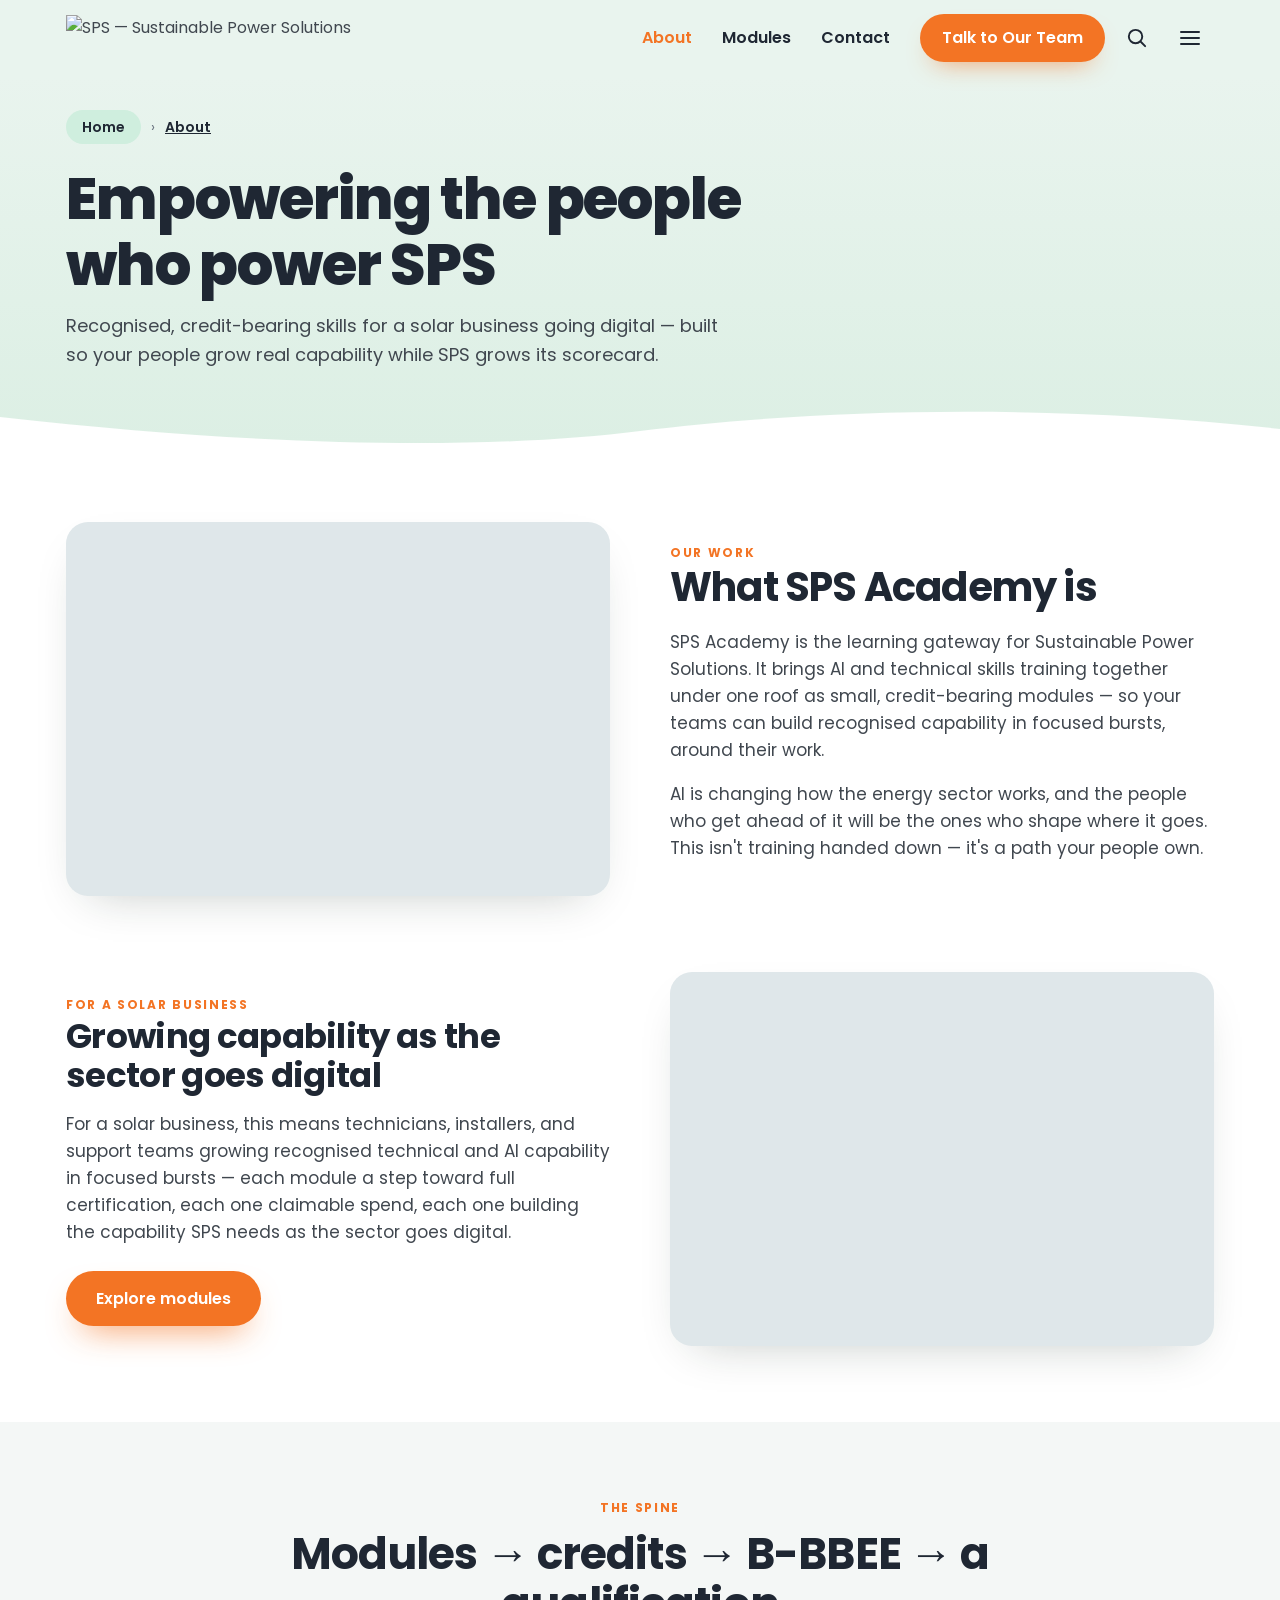
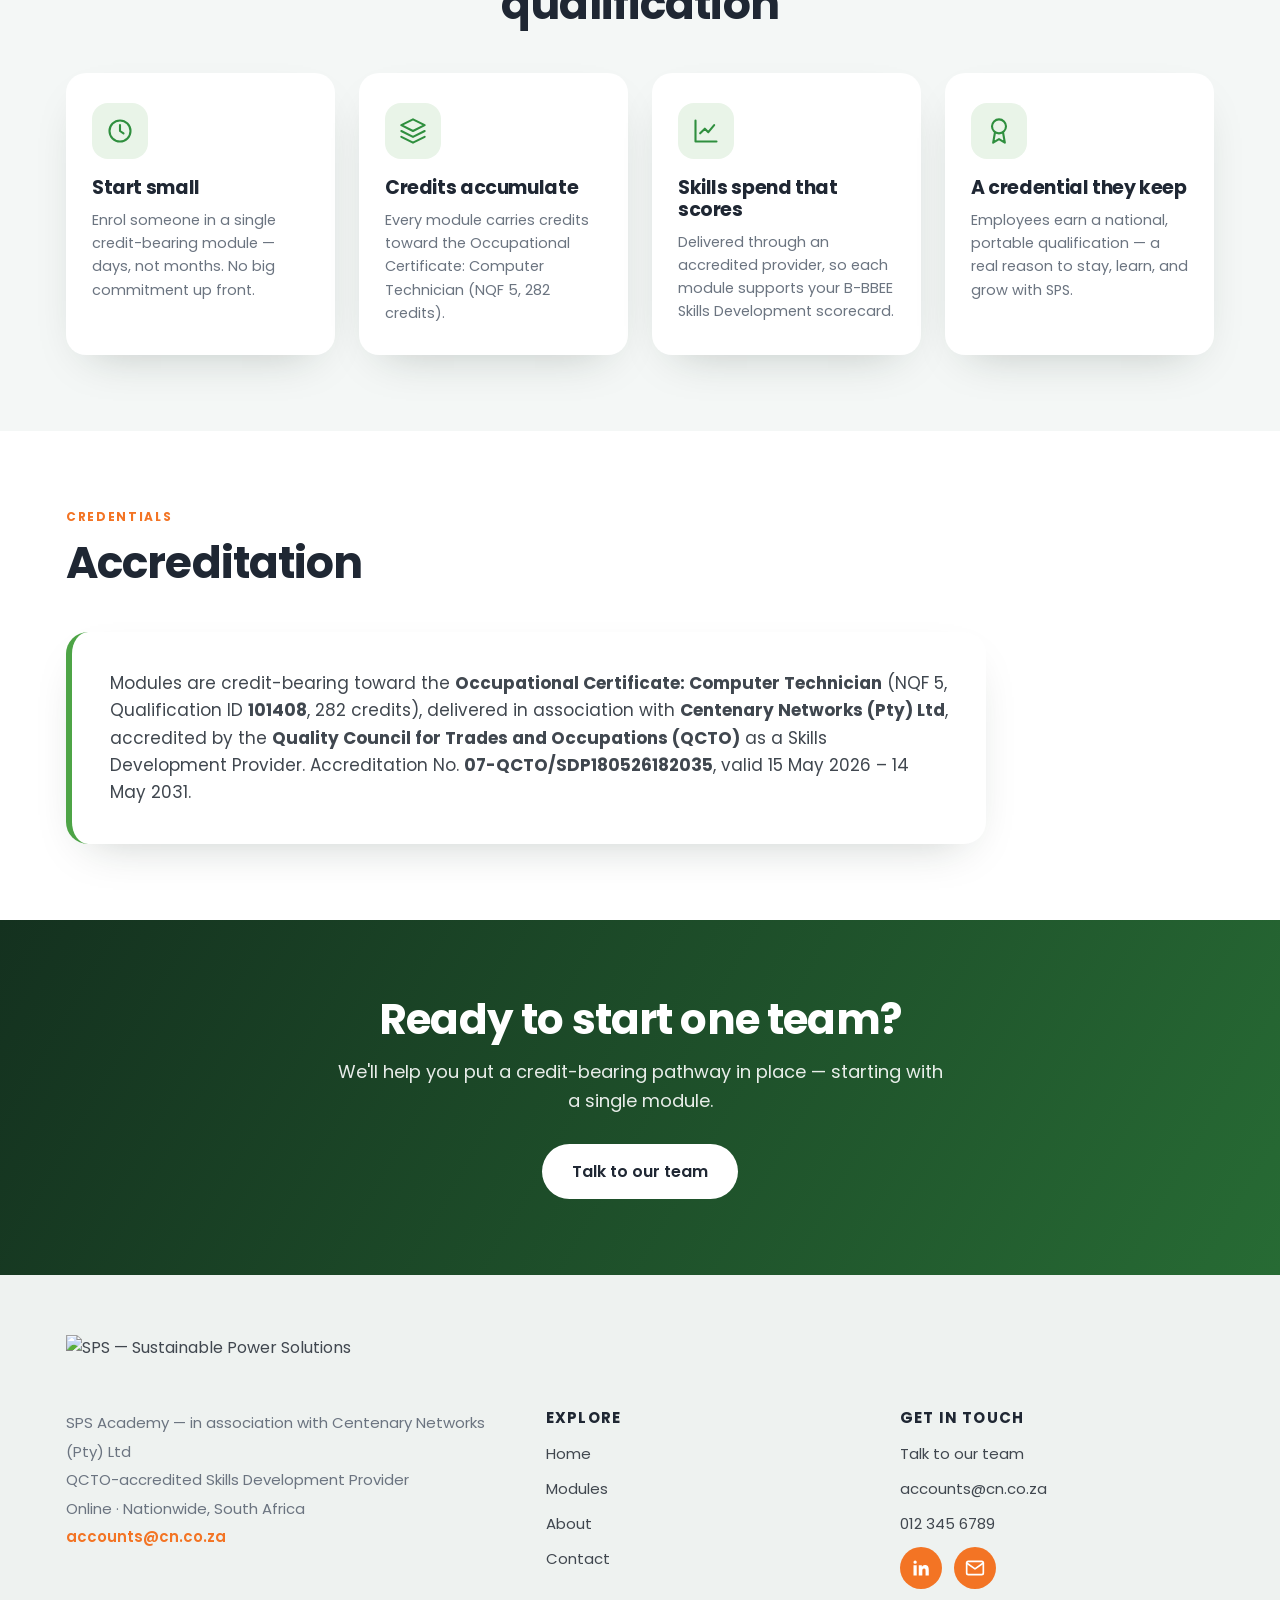
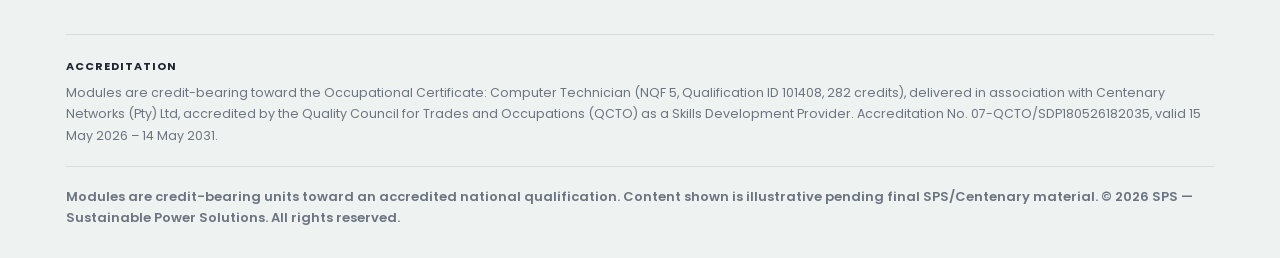
==== about.html @ a4939c3f "Rebuild site to ITU Academy layout and clean codebase for white-label reuse - Rebuild all pages to t" ====
<!DOCTYPE html>
<html lang="en">
<head>
<meta charset="UTF-8">
<meta name="viewport" content="width=device-width, initial-scale=1.0">
<title>About — SPS Academy</title>
<meta name="description" content="SPS Academy delivers credit-bearing AI and technical skills modules that ladder toward a national qualification and support your B-BBEE scorecard — built for a solar business going digital.">
<link rel="preconnect" href="https://fonts.googleapis.com">
<link rel="preconnect" href="https://fonts.gstatic.com" crossorigin>
<link href="https://fonts.googleapis.com/css2?family=Poppins:wght@400;500;600;700;800&display=swap" rel="stylesheet">
<link rel="stylesheet" href="styles.css">
</head>
<body>

<nav id="nav">
  <div class="nav-inner">
    <a href="index.html" class="brand"><img src="sps-dark-logo.svg" alt="SPS — Sustainable Power Solutions"></a>
    <div class="nav-links" id="navLinks">
      <a href="about.html" data-nav="about" class="active">About</a>
      <a href="modules.html" data-nav="modules">Modules</a>
      <a href="contact.html" data-nav="contact">Contact</a>
      <a href="contact.html" class="nav-cta">Talk to Our Team</a>
    </div>
    <div class="nav-icons">
      <a href="modules.html" aria-label="Search modules"><svg viewBox="0 0 24 24" fill="none" stroke="currentColor" stroke-width="2" stroke-linecap="round" stroke-linejoin="round"><circle cx="11" cy="11" r="7"/><path d="m21 21-4.3-4.3"/></svg></a>
      <button class="nav-toggle" id="navToggle" aria-label="Menu"><svg viewBox="0 0 24 24" fill="none" stroke="currentColor" stroke-width="2" stroke-linecap="round"><path d="M3 6h18M3 12h18M3 18h18"/></svg></button>
    </div>
  </div>
</nav>

<section class="pagehead">
  <div class="wrap">
    <div class="crumb"><a href="index.html">Home</a><span>›</span><span class="cur">About</span></div>
    <h1>Empowering the people who power SPS</h1>
    <p class="lead">Recognised, credit-bearing skills for a solar business going digital — built so your people grow real capability while SPS grows its scorecard.</p>
  </div>
  <div class="hero-curve"><svg viewBox="0 0 1440 56" preserveAspectRatio="none"><path d="M0,56 L0,26 C320,58 560,58 720,40 C900,20 1160,10 1440,38 L1440,56 Z" fill="#ffffff"/></svg></div>
</section>

<section>
  <div class="wrap">
    <div class="split reveal">
      <div class="split-media" style="background-image:url(https://images.unsplash.com/photo-1497215728101-856f4ea42174?auto=format&fit=crop&w=1100&q=80)"></div>
      <div>
        <span class="eyebrow">Our work</span>
        <h2>What SPS Academy is</h2>
        <p>SPS Academy is the learning gateway for Sustainable Power Solutions. It brings AI and technical skills training together under one roof as small, credit-bearing modules — so your teams can build recognised capability in focused bursts, around their work.</p>
        <p>AI is changing how the energy sector works, and the people who get ahead of it will be the ones who shape where it goes. This isn't training handed down — it's a path your people own.</p>
      </div>
    </div>

    <div class="split rev reveal">
      <div class="split-media" style="background-image:url(https://images.unsplash.com/photo-1581092160562-40aa08e78837?auto=format&fit=crop&w=1100&q=80)"></div>
      <div>
        <span class="eyebrow">For a solar business</span>
        <h3>Growing capability as the sector goes digital</h3>
        <p>For a solar business, this means technicians, installers, and support teams growing recognised technical and AI capability in focused bursts — each module a step toward full certification, each one claimable spend, each one building the capability SPS needs as the sector goes digital.</p>
        <a href="modules.html" class="btn btn-primary">Explore modules</a>
      </div>
    </div>
  </div>
</section>

<section class="section-soft">
  <div class="wrap">
    <div class="sec-head center reveal"><span class="eyebrow">The spine</span><h2>Modules → credits → B-BBEE → a qualification</h2></div>
    <div class="pillars">
      <div class="pillar reveal"><div class="ico"><svg viewBox="0 0 24 24" fill="none" stroke="currentColor" stroke-width="1.8" stroke-linecap="round" stroke-linejoin="round"><circle cx="12" cy="12" r="9"/><path d="M12 7v5l3 2"/></svg></div><h3>Start small</h3><p>Enrol someone in a single credit-bearing module — days, not months. No big commitment up front.</p></div>
      <div class="pillar reveal"><div class="ico"><svg viewBox="0 0 24 24" fill="none" stroke="currentColor" stroke-width="1.8" stroke-linecap="round" stroke-linejoin="round"><path d="M12 2 2 7l10 5 10-5-10-5Z"/><path d="M2 12l10 5 10-5M2 17l10 5 10-5"/></svg></div><h3>Credits accumulate</h3><p>Every module carries credits toward the Occupational Certificate: Computer Technician (NQF 5, 282 credits).</p></div>
      <div class="pillar reveal"><div class="ico"><svg viewBox="0 0 24 24" fill="none" stroke="currentColor" stroke-width="1.8" stroke-linecap="round" stroke-linejoin="round"><path d="M3 3v18h18"/><path d="m7 14 4-4 3 3 5-6"/></svg></div><h3>Skills spend that scores</h3><p>Delivered through an accredited provider, so each module supports your B-BBEE Skills Development scorecard.</p></div>
      <div class="pillar reveal"><div class="ico"><svg viewBox="0 0 24 24" fill="none" stroke="currentColor" stroke-width="1.8" stroke-linecap="round" stroke-linejoin="round"><circle cx="12" cy="8" r="6"/><path d="M15.5 13.5 17 22l-5-3-5 3 1.5-8.5"/></svg></div><h3>A credential they keep</h3><p>Employees earn a national, portable qualification — a real reason to stay, learn, and grow with SPS.</p></div>
    </div>
  </div>
</section>

<section>
  <div class="wrap">
    <div class="sec-head reveal"><span class="eyebrow">Credentials</span><h2>Accreditation</h2></div>
    <div class="reveal" style="background:#fff;border-radius:22px;box-shadow:var(--shadow);padding:38px;max-width:920px;border-left:6px solid var(--green)">
      <p style="font-size:17px;color:var(--body)">Modules are credit-bearing toward the <strong>Occupational Certificate: Computer Technician</strong> (NQF 5, Qualification ID <strong>101408</strong>, 282 credits), delivered in association with <strong>Centenary Networks (Pty) Ltd</strong>, accredited by the <strong>Quality Council for Trades and Occupations (QCTO)</strong> as a Skills Development Provider. Accreditation No. <strong>07-QCTO/SDP180526182035</strong>, valid 15 May 2026 – 14 May 2031.</p>
    </div>
  </div>
</section>

<section class="cta-band">
  <div class="wrap">
    <h2>Ready to start one team?</h2>
    <p>We'll help you put a credit-bearing pathway in place — starting with a single module.</p>
    <a href="contact.html" class="btn btn-white">Talk to our team</a>
  </div>
</section>

<footer>
  <div class="wrap">
    <div class="foot-logo"><img src="sps-dark-logo.svg" alt="SPS — Sustainable Power Solutions"></div>
    <div class="foot-grid">
      <div class="foot-addr">
        SPS Academy — in association with Centenary Networks (Pty) Ltd<br>
        QCTO-accredited Skills Development Provider<br>
        Online · Nationwide, South Africa<br>
        <a href="mailto:accounts@cn.co.za" style="color:var(--orange);font-weight:600">accounts@cn.co.za</a>
      </div>
      <div class="foot-col">
        <h4>Explore</h4>
        <a href="index.html">Home</a>
        <a href="modules.html">Modules</a>
        <a href="about.html">About</a>
        <a href="contact.html">Contact</a>
      </div>
      <div class="foot-col">
        <h4>Get in touch</h4>
        <a href="contact.html">Talk to our team</a>
        <a href="mailto:accounts@cn.co.za">accounts@cn.co.za</a>
        <a href="tel:0123456789">012 345 6789</a>
        <div class="foot-social">
          <a href="#" aria-label="LinkedIn"><svg viewBox="0 0 24 24" fill="currentColor"><path d="M6.94 5a2 2 0 1 1-4 0 2 2 0 0 1 4 0ZM3 8.75h3.85V21H3V8.75Zm6.3 0h3.7v1.68h.05a4.06 4.06 0 0 1 3.65-2c3.9 0 4.62 2.57 4.62 5.9V21h-3.85v-5.4c0-1.29 0-2.94-1.8-2.94s-2.07 1.4-2.07 2.85V21H9.3V8.75Z"/></svg></a>
          <a href="#" aria-label="Email"><svg viewBox="0 0 24 24" fill="none" stroke="currentColor" stroke-width="2" stroke-linecap="round" stroke-linejoin="round"><rect x="2" y="4" width="20" height="16" rx="2"/><path d="m2 6 10 7 10-7"/></svg></a>
        </div>
      </div>
    </div>
    <div class="foot-accred">
      <strong>Accreditation</strong>
      Modules are credit-bearing toward the Occupational Certificate: Computer Technician (NQF 5, Qualification ID 101408, 282 credits), delivered in association with Centenary Networks (Pty) Ltd, accredited by the Quality Council for Trades and Occupations (QCTO) as a Skills Development Provider. Accreditation No. 07-QCTO/SDP180526182035, valid 15 May 2026 – 14 May 2031.
    </div>
    <div class="foot-copy">Modules are credit-bearing units toward an accredited national qualification. Content shown is illustrative pending final SPS/Centenary material. © 2026 SPS — Sustainable Power Solutions. All rights reserved.</div>
  </div>
</footer>

<script src="catalog.js"></script>
<script src="app.js"></script>
</body>
</html>
---- styles.css ----
/* ===================================================================
   SPS Academy — shared stylesheet (all pages)
   ITU-Academy-style airy layout, recoloured to the SPS brand palette
   (solar green + orange/amber, from the SPS logo).
   =================================================================== */
:root{
  /* Brand palette (from sps-dark-logo.svg) */
  --orange:#f37424;      /* primary accent — buttons, links, active */
  --orange-deep:#d55f16;
  --amber:#faa819;       /* search button (ITU's yellow), highlights */
  --amber-soft:#ffe7b8;
  --green:#4da446;       /* "available" badges, category tiles, ticks */
  --green-deep:#2f8f3e;
  --green-tint:#e9f4e8;
  --orange-tint:#fdeee2;

  /* Neutrals */
  --ink:#1f2733;         /* headings */
  --body:#40474f;        /* body text */
  --muted:#6b7480;
  --line:#e4e8ec;
  --bg:#ffffff;
  --bg-soft:#f4f7f6;

  /* Airy header/hero tint — light green echoing sustainability */
  --header:#e9f4ee;
  --header-2:#dcefe4;

  --max:1200px;
  --radius:22px;
  --shadow:0 18px 46px -24px rgba(20,40,30,.28);
  --shadow-lg:0 30px 70px -30px rgba(20,40,30,.35);
  --font:"Poppins","Segoe UI",-apple-system,BlinkMacSystemFont,Roboto,sans-serif;
}
*{box-sizing:border-box;margin:0;padding:0}
html{scroll-behavior:smooth;scroll-padding-top:96px}
body{font-family:var(--font);color:var(--body);background:var(--bg);line-height:1.6;-webkit-font-smoothing:antialiased;overflow-x:hidden}
img,svg{max-width:100%;display:block}
h1,h2,h3,h4{font-weight:700;line-height:1.14;letter-spacing:-.02em;color:var(--ink)}
a{color:inherit;text-decoration:none}
.wrap{max-width:var(--max);margin:0 auto;padding:0 26px}
.eyebrow{text-transform:uppercase;letter-spacing:.14em;font-size:12px;font-weight:700;color:var(--orange)}

/* ---------- NAV ---------- */
nav{position:sticky;top:0;z-index:120;background:var(--header);backdrop-filter:blur(6px);transition:box-shadow .3s}
nav.scrolled{box-shadow:0 6px 26px -18px rgba(20,40,30,.5)}
.nav-inner{max-width:var(--max);margin:0 auto;padding:14px 26px;display:flex;align-items:center;gap:20px}
.brand img{height:46px}
.nav-links{display:flex;gap:30px;align-items:center;margin-left:auto}
.nav-links a{color:var(--ink);font-size:16px;font-weight:600;transition:color .2s}
.nav-links a:hover,.nav-links a.active{color:var(--orange)}
.nav-icons{display:flex;align-items:center;gap:18px}
.nav-icons button,.nav-icons a{background:none;border:0;color:var(--ink);cursor:pointer;line-height:0;display:grid;place-items:center}
.nav-icons svg{width:23px;height:23px}
.nav-icons a:hover,.nav-icons button:hover{color:var(--orange)}
.nav-cta{display:inline-flex;align-items:center;gap:8px;background:var(--orange);color:#fff!important;padding:11px 22px;border-radius:30px;font-weight:600;font-size:15px;box-shadow:0 12px 26px -14px rgba(243,116,36,.8);transition:background .2s,transform .2s}
.nav-cta:hover{background:var(--orange-deep);transform:translateY(-2px)}
.nav-toggle{display:none;background:none;border:1.5px solid var(--ink);border-radius:30px;padding:8px 12px;color:var(--ink);cursor:pointer;line-height:0}
.nav-toggle svg{width:24px;height:24px}

/* ---------- BUTTONS ---------- */
.btn{display:inline-flex;align-items:center;gap:10px;justify-content:center;padding:15px 30px;border-radius:34px;font-weight:600;font-size:16px;font-family:var(--font);transition:transform .2s,background .2s,box-shadow .2s,color .2s,border-color .2s;cursor:pointer;border:0}
.btn-primary{background:var(--orange);color:#fff;box-shadow:0 16px 34px -16px rgba(243,116,36,.9)}
.btn-primary:hover{background:var(--orange-deep);transform:translateY(-2px)}
.btn-soft{background:#bfe0ec;color:var(--ink)}   /* ITU-style soft pill */
.btn-soft{background:#cfeede;color:var(--ink)}
.btn-soft:hover{background:#bce6d0;transform:translateY(-2px)}
.btn-amber{background:var(--amber);color:var(--ink)}
.btn-amber:hover{background:#f0990a;transform:translateY(-2px)}
.btn-ghost{background:#fff;color:var(--ink);border:1.6px solid var(--line)}
.btn-ghost:hover{border-color:var(--orange);color:var(--orange)}
.btn-white{background:#fff;color:var(--ink)}
.btn-white:hover{transform:translateY(-2px)}

/* ---------- SECTIONS ---------- */
section{padding:76px 0}
.section-soft{background:var(--bg-soft)}
.sec-head{max-width:760px;margin-bottom:44px}
.sec-head.center{margin-left:auto;margin-right:auto;text-align:center}
.sec-head .eyebrow{display:block;margin-bottom:12px}
.sec-head h2{font-size:clamp(28px,4vw,44px);margin:0 0 14px}
.sec-head p{color:var(--muted);font-size:18px}

/* ---------- HERO (home) ---------- */
.hero{position:relative;background:linear-gradient(180deg,var(--header) 0%,var(--header-2) 100%);overflow:hidden}
.hero-photo{position:absolute;inset:0;background-size:cover;background-position:center;opacity:.9}
.hero-photo::after{content:"";position:absolute;inset:0;background:linear-gradient(105deg,rgba(20,45,30,.86) 0%,rgba(20,45,30,.55) 45%,rgba(20,45,30,.15) 100%)}
.hero-inner{position:relative;z-index:2;max-width:var(--max);margin:0 auto;padding:96px 26px 150px;color:#fff}
.hero h1{color:#fff;font-size:clamp(38px,6vw,72px);font-weight:800;letter-spacing:-.03em;margin:0 0 16px;max-width:15ch}
.hero .lead{color:rgba(255,255,255,.94);font-size:clamp(19px,2.4vw,27px);font-weight:400;max-width:30ch;margin-bottom:38px;line-height:1.32}
.hero-search{display:flex;background:#fff;border-radius:50px;padding:8px 8px 8px 26px;max-width:660px;box-shadow:var(--shadow-lg);align-items:center;gap:10px}
.hero-search input{flex:1;border:0;outline:0;font-size:18px;font-family:var(--font);color:var(--ink);background:none;min-width:0}
.hero-search input::placeholder{color:#9aa1a8}
.hero-search .go{flex:0 0 auto;background:var(--amber);border:0;border-radius:50px;width:60px;height:56px;display:grid;place-items:center;cursor:pointer;color:var(--ink);transition:background .2s}
.hero-search .go:hover{background:#f0990a}
.hero-search .go svg{width:26px;height:26px}
.hero-cta{margin-top:26px;display:flex;gap:14px;flex-wrap:wrap}
/* curved bottom edge, ITU-style */
.hero-curve{position:absolute;left:0;right:0;bottom:-1px;z-index:2;line-height:0}
.hero-curve svg{width:100%;height:70px}

/* ---------- CAROUSEL / ROWS ---------- */
.row-head{display:flex;align-items:flex-end;justify-content:space-between;gap:20px;margin-bottom:30px;flex-wrap:wrap}
.row-head h2{font-size:clamp(26px,3.4vw,38px)}
.carousel{position:relative}
.carousel-track{display:grid;grid-auto-flow:column;grid-auto-columns:minmax(280px,1fr);gap:26px;overflow-x:auto;scroll-snap-type:x mandatory;padding:6px 4px 18px;scrollbar-width:thin;scroll-behavior:smooth}
.carousel-track::-webkit-scrollbar{height:8px}
.carousel-track::-webkit-scrollbar-thumb{background:#cbd3d8;border-radius:8px}
.carousel-track>*{scroll-snap-align:start}
@media(min-width:900px){.carousel-track{grid-auto-columns:minmax(0,1fr);grid-auto-flow:row;grid-template-columns:repeat(4,1fr);overflow:visible}}
.carousel-nav{display:flex;gap:10px}
.carousel-nav button{width:44px;height:44px;border-radius:50%;border:1.6px solid var(--line);background:#fff;cursor:pointer;display:grid;place-items:center;color:var(--ink);transition:.2s}
.carousel-nav button:hover{border-color:var(--orange);color:var(--orange)}
@media(min-width:900px){.carousel-nav{display:none}}

/* ---------- COURSE / MODULE CARD ---------- */
.mcard{background:#fff;border-radius:20px;overflow:hidden;box-shadow:var(--shadow);display:flex;flex-direction:column;transition:transform .25s,box-shadow .25s}
.mcard:hover{transform:translateY(-6px);box-shadow:var(--shadow-lg)}
.mcard-img{position:relative;height:180px;background-size:cover;background-position:center;background-color:#dfe7ea}
.mcard-badge{position:absolute;left:16px;bottom:16px;font-size:13px;font-weight:600;padding:6px 15px;border-radius:30px;color:#fff;background:var(--green)}
.mcard-badge.paid{background:var(--amber);color:var(--ink)}
.mcard-badge.soon{background:#8a94a0}
.mcard-add{position:absolute;right:14px;bottom:14px;width:40px;height:40px;border-radius:50%;background:#fff;border:0;display:grid;place-items:center;cursor:pointer;box-shadow:0 6px 16px -6px rgba(0,0,0,.4);color:var(--orange);font-size:22px;line-height:0;transition:.2s}
.mcard-add:hover{background:var(--orange);color:#fff;transform:scale(1.08)}
.mcard-body{padding:20px 22px 24px;display:flex;flex-direction:column;flex:1}
.mcard-mode{color:var(--orange);font-weight:600;font-size:14px;margin-bottom:8px}
.mcard-body h3{font-size:19px;line-height:1.25;margin-bottom:10px;color:var(--ink)}
.mcard-body h3 a:hover{color:var(--orange)}
.mcard-desc{font-size:14.5px;color:var(--muted);margin-bottom:16px;display:-webkit-box;-webkit-line-clamp:3;-webkit-box-orient:vertical;overflow:hidden}
.mcard-meta{margin-top:auto;border-top:1px solid var(--line);padding-top:14px;font-size:14px;color:var(--body);display:flex;align-items:center;gap:8px}
.mcard-meta svg{width:17px;height:17px;color:var(--green)}
.center-btn{text-align:center;margin-top:44px}

/* ---------- CATEGORY TILES ---------- */
.cat-wrap{display:grid;grid-template-columns:.7fr 2.3fr;gap:34px;align-items:center}
.cat-track{display:grid;grid-auto-flow:column;grid-auto-columns:minmax(210px,1fr);gap:22px;overflow-x:auto;padding:6px 4px 16px;scroll-snap-type:x mandatory}
.cat-track::-webkit-scrollbar{height:8px}
.cat-track::-webkit-scrollbar-thumb{background:#cbd3d8;border-radius:8px}
.cat-tile{scroll-snap-align:start;background:#fff;border-radius:20px;box-shadow:var(--shadow);overflow:hidden;text-align:center;transition:transform .25s,box-shadow .25s}
.cat-tile:hover{transform:translateY(-6px);box-shadow:var(--shadow-lg)}
.cat-ico{height:132px;display:grid;place-items:center}
.cat-ico svg{width:52px;height:52px;color:var(--ink);stroke-width:1.5}
.cat-tile p{padding:22px 18px 26px;font-size:18px;font-weight:600;color:var(--ink)}
.cat-c1 .cat-ico{background:#cfe6ea}.cat-c2 .cat-ico{background:#fbd6c8}.cat-c3 .cat-ico{background:#e2d4f0}
.cat-c4 .cat-ico{background:#d3ecd0}.cat-c5 .cat-ico{background:#ffe6b0}.cat-c6 .cat-ico{background:#cfe3f5}
.cat-c7 .cat-ico{background:#f7d9dd}
@media(max-width:820px){.cat-wrap{grid-template-columns:1fr;gap:20px}}

/* ---------- "OUR WORK" SPLIT BLOCKS ---------- */
.split{display:grid;grid-template-columns:1fr 1fr;gap:60px;align-items:center;margin-bottom:76px}
.split:last-child{margin-bottom:0}
.split.rev .split-media{order:2}
.split-media{border-radius:var(--radius);overflow:hidden;box-shadow:var(--shadow);aspect-ratio:16/11;background-size:cover;background-position:center;background-color:#dfe7ea}
.split-media.grad{background:linear-gradient(135deg,#123a2a,#2f8f3e 60%,#4da446)}
.split h2{font-size:clamp(26px,3.4vw,40px);margin-bottom:18px}
.split h3{font-size:clamp(24px,3vw,34px);margin-bottom:16px}
.split p{font-size:17px;color:var(--body);margin-bottom:16px}
.split .btn{margin-top:8px}
@media(max-width:860px){.split{grid-template-columns:1fr;gap:26px;margin-bottom:52px}.split.rev .split-media{order:0}}

/* ---------- PILLARS ---------- */
.pillars{display:grid;grid-template-columns:repeat(4,1fr);gap:24px}
.pillar{background:#fff;border-radius:20px;padding:30px 26px;box-shadow:var(--shadow);transition:transform .25s}
.pillar:hover{transform:translateY(-6px)}
.pillar .ico{width:56px;height:56px;border-radius:16px;display:grid;place-items:center;background:var(--green-tint);color:var(--green-deep);margin-bottom:18px}
.pillar .ico svg{width:28px;height:28px}
.pillar h3{font-size:19px;margin-bottom:10px}
.pillar p{font-size:14.5px;color:var(--muted)}

/* ---------- ACCENT RAINBOW BAR (ITU) ---------- */
.rainbow{height:10px;display:flex}
.rainbow i{flex:1}
.rainbow i:nth-child(1){background:#8fd0dd}.rainbow i:nth-child(2){background:var(--orange)}
.rainbow i:nth-child(3){background:var(--amber)}.rainbow i:nth-child(4){background:var(--green)}
.rainbow i:nth-child(5){background:#7fb0d8}.rainbow i:nth-child(6){background:#c9a9e6}

/* ---------- PARTNERS ---------- */
.partners{display:flex;flex-wrap:wrap;gap:40px;align-items:center;justify-content:center;margin-top:30px}
.partners .plogo{font-weight:700;color:var(--muted);font-size:19px;letter-spacing:.02em;opacity:.85;display:flex;align-items:center;gap:10px}
.partners .plogo svg{width:34px;height:34px;color:var(--green)}

/* ---------- CTA BAND ---------- */
.cta-band{background:linear-gradient(120deg,#14311f,#276b34);color:#fff;text-align:center;border-radius:0}
.cta-band h2{color:#fff;font-size:clamp(28px,3.6vw,42px);margin-bottom:14px}
.cta-band p{color:rgba(255,255,255,.9);font-size:18px;max-width:620px;margin:0 auto 28px}

/* ---------- FOOTER ---------- */
footer{background:#eef2f0;padding:60px 0 30px;color:var(--body)}
footer .foot-logo img{height:52px;margin-bottom:22px}
.foot-grid{display:grid;grid-template-columns:1.4fr 1fr 1fr;gap:40px;padding-bottom:34px}
.foot-addr{font-size:15px;color:var(--muted);line-height:1.9}
.foot-col h4{font-size:15px;text-transform:uppercase;letter-spacing:.08em;margin-bottom:16px;color:var(--ink)}
.foot-col a{display:block;font-size:15px;color:var(--body);margin-bottom:11px}
.foot-col a:hover{color:var(--orange)}
.foot-social{display:flex;gap:12px;margin-top:6px}
.foot-social a{width:42px;height:42px;border-radius:50%;background:var(--orange);color:#fff;display:grid;place-items:center}
.foot-social a:hover{background:var(--orange-deep)}
.foot-social svg{width:20px;height:20px}
.foot-accred{border-top:1px solid #d7ddd9;padding-top:22px;font-size:12.5px;color:var(--muted);line-height:1.7}
.foot-accred strong{display:block;text-transform:uppercase;letter-spacing:.09em;font-size:11px;color:var(--ink);margin-bottom:6px}
.foot-copy{border-top:1px solid #d7ddd9;margin-top:20px;padding-top:20px;font-size:13px;color:var(--muted);font-weight:600}

/* ---------- BREADCRUMB / PAGE HEAD ---------- */
.pagehead{background:linear-gradient(180deg,var(--header),var(--header-2));position:relative;padding:34px 0 76px}
.pagehead .hero-curve svg{height:56px}
.crumb{display:flex;align-items:center;gap:10px;font-size:14px;margin-bottom:22px;flex-wrap:wrap}
.crumb a{background:#cfeede;color:var(--ink);padding:6px 16px;border-radius:30px;font-weight:600}
.crumb a:hover{background:#bce6d0}
.crumb span{color:var(--muted)}
.crumb .cur{color:var(--ink);font-weight:600;text-decoration:underline}
.pagehead h1{font-size:clamp(32px,5vw,58px);font-weight:800;color:var(--ink);max-width:20ch}
.pagehead .lead{font-size:18px;color:var(--body);margin-top:14px;max-width:60ch}

/* ---------- CATALOGUE (modules.html) ---------- */
.cat-layout{display:grid;grid-template-columns:270px 1fr;gap:40px;align-items:start}
.filters{position:sticky;top:100px}
.filter-group{border-bottom:1px solid var(--line);padding:22px 0}
.filter-group:first-child{padding-top:0}
.filter-group h4{display:flex;align-items:center;gap:12px;font-size:17px;margin-bottom:16px;color:var(--ink)}
.filter-group h4 .fico{width:40px;height:40px;border-radius:50%;background:var(--green-tint);color:var(--green-deep);display:grid;place-items:center;flex:0 0 auto}
.filter-group h4 .fico svg{width:20px;height:20px}
.filter-opt{display:flex;align-items:center;gap:11px;font-size:15px;color:var(--body);margin-bottom:11px;cursor:pointer;user-select:none}
.filter-opt input{width:19px;height:19px;accent-color:var(--orange);cursor:pointer}
.filter-opt .cnt{color:var(--muted)}
.toolbar{display:flex;align-items:center;justify-content:space-between;gap:16px;margin-bottom:26px;flex-wrap:wrap}
.toolbar .count{font-size:15px;color:var(--muted)}
.seg{display:inline-flex;background:#eef2f0;border-radius:30px;padding:5px}
.seg button{border:0;background:none;padding:9px 20px;border-radius:30px;font-weight:600;font-size:14px;color:var(--body);cursor:pointer;font-family:var(--font)}
.seg button.on{background:var(--orange);color:#fff}
.cat-search{display:flex;background:#fff;border:1.6px solid var(--line);border-radius:40px;padding:6px 6px 6px 22px;max-width:100%;align-items:center;margin-bottom:20px;box-shadow:var(--shadow)}
.cat-search input{flex:1;border:0;outline:0;font-size:17px;font-family:var(--font);background:none;color:var(--ink);min-width:0}
.cat-search .go{background:var(--amber);border:0;border-radius:40px;padding:13px 26px;font-weight:600;font-family:var(--font);cursor:pointer;color:var(--ink);display:flex;align-items:center;gap:9px}
.cat-search .go svg{width:20px;height:20px}
.grid-cards{display:grid;grid-template-columns:repeat(3,1fr);gap:26px}
.no-res{padding:60px 0;text-align:center;color:var(--muted);font-size:17px}
.filter-toggle{display:none}
@media(max-width:960px){
  .cat-layout{grid-template-columns:1fr}
  .filters{position:static;display:none}
  .filters.open{display:block;background:#fff;border-radius:16px;padding:20px;box-shadow:var(--shadow);margin-bottom:24px}
  .filter-toggle{display:inline-flex}
  .grid-cards{grid-template-columns:repeat(2,1fr)}
}

/* ---------- COURSE DETAIL (course.html) ---------- */
.course-hero{background:linear-gradient(180deg,var(--header),var(--header-2));position:relative;padding:34px 0 80px}
.info-layout{display:grid;grid-template-columns:1fr 340px;gap:44px;align-items:start;margin-top:-46px;position:relative;z-index:3}
.info-grid{display:grid;grid-template-columns:repeat(3,1fr);gap:34px 26px;background:#fff;border-radius:var(--radius);box-shadow:var(--shadow);padding:38px}
.info-item .info-h{display:flex;align-items:center;gap:12px;margin-bottom:12px}
.info-item .info-h .i{width:44px;height:44px;border-radius:50%;background:#e7f0f6;color:#2f6f9f;display:grid;place-items:center;flex:0 0 auto}
.info-item .info-h .i.g{background:var(--green-tint);color:var(--green-deep)}
.info-item .info-h .i.o{background:var(--orange-tint);color:var(--orange-deep)}
.info-item .info-h .i svg{width:22px;height:22px}
.info-item .info-h b{font-size:17px;color:var(--ink)}
.info-item p{font-size:15px;color:var(--body)}
.enrol-box{background:#cfeede;border-radius:var(--radius);padding:34px 30px;text-align:center;box-shadow:var(--shadow);position:sticky;top:100px}
.enrol-box .price{font-size:44px;font-weight:800;color:var(--ink);line-height:1}
.enrol-box .price small{display:block;font-size:14px;font-weight:600;color:var(--body);margin-top:8px}
.enrol-box .btn{width:100%;margin-top:22px}
.enrol-box .note{font-size:13px;color:var(--body);margin-top:16px}
.course-body{padding:66px 0}
.course-body h2{font-size:clamp(24px,3vw,34px);margin-bottom:22px}
.learn-list{display:grid;grid-template-columns:1fr 1fr;gap:16px 40px;list-style:none;max-width:900px}
.learn-list li{display:flex;gap:14px;font-size:16px;color:var(--body);align-items:flex-start}
.learn-list li svg{width:24px;height:24px;color:var(--green);flex:0 0 auto;margin-top:1px}
.prose{max-width:800px}
.prose p{font-size:17px;margin-bottom:16px}
@media(max-width:900px){
  .info-layout{grid-template-columns:1fr;gap:24px}
  .info-grid{grid-template-columns:repeat(2,1fr);padding:26px}
  .enrol-box{position:static}
  .learn-list{grid-template-columns:1fr}
}

/* ---------- CONTACT ---------- */
.contact-grid{display:grid;grid-template-columns:.8fr 1.2fr;gap:44px;align-items:start}
.contact-info{background:#fff;border-radius:var(--radius);padding:34px;box-shadow:var(--shadow)}
.contact-info p{margin-bottom:22px}
.contact-info .lbl{display:block;text-transform:uppercase;letter-spacing:.09em;font-size:11.5px;font-weight:700;color:var(--orange);margin-bottom:5px}
.contact-info a{color:var(--ink);font-weight:600;font-size:17px}
.form{background:#fff;border-radius:var(--radius);padding:34px;box-shadow:var(--shadow)}
.form .two{display:grid;grid-template-columns:1fr 1fr;gap:18px}
.field{margin-bottom:18px}
.field label{display:block;font-size:14px;font-weight:600;color:var(--ink);margin-bottom:7px}
.field input,.field textarea{width:100%;border:1.6px solid var(--line);border-radius:14px;padding:13px 16px;font-size:15px;font-family:var(--font);color:var(--ink);background:#fbfdfc;transition:border-color .2s}
.field input:focus,.field textarea:focus{outline:0;border-color:var(--orange)}
@media(max-width:820px){.contact-grid{grid-template-columns:1fr}.form .two{grid-template-columns:1fr}}

/* ---------- REVEAL ---------- */
.reveal{opacity:0;transform:translateY(22px);transition:opacity .6s ease,transform .6s ease}
.reveal.in{opacity:1;transform:none}
@media(prefers-reduced-motion:reduce){.reveal{opacity:1;transform:none;transition:none}.carousel-track{scroll-behavior:auto}}

/* ---------- RESPONSIVE NAV ---------- */
@media(max-width:900px){
  .nav-links{position:fixed;inset:72px 0 auto 0;background:var(--header);flex-direction:column;gap:0;padding:10px 26px 26px;margin:0;box-shadow:0 22px 40px -22px rgba(0,0,0,.3);transform:translateY(-140%);transition:transform .3s;align-items:stretch}
  .nav-links.open{transform:none}
  .nav-links a{padding:15px 0;border-bottom:1px solid rgba(0,0,0,.06);font-size:17px}
  .nav-cta{margin-top:12px;justify-content:center}
  .nav-toggle{display:inline-flex;margin-left:auto}
  .nav-icons{margin-left:0}
  .pillars{grid-template-columns:repeat(2,1fr)}
  .grid-cards{grid-template-columns:1fr!important}
}
@media(max-width:560px){
  .pillars{grid-template-columns:1fr}
  .info-grid{grid-template-columns:1fr}
  .foot-grid{grid-template-columns:1fr;gap:28px}
  .hero-search .go{width:52px;height:50px}
}
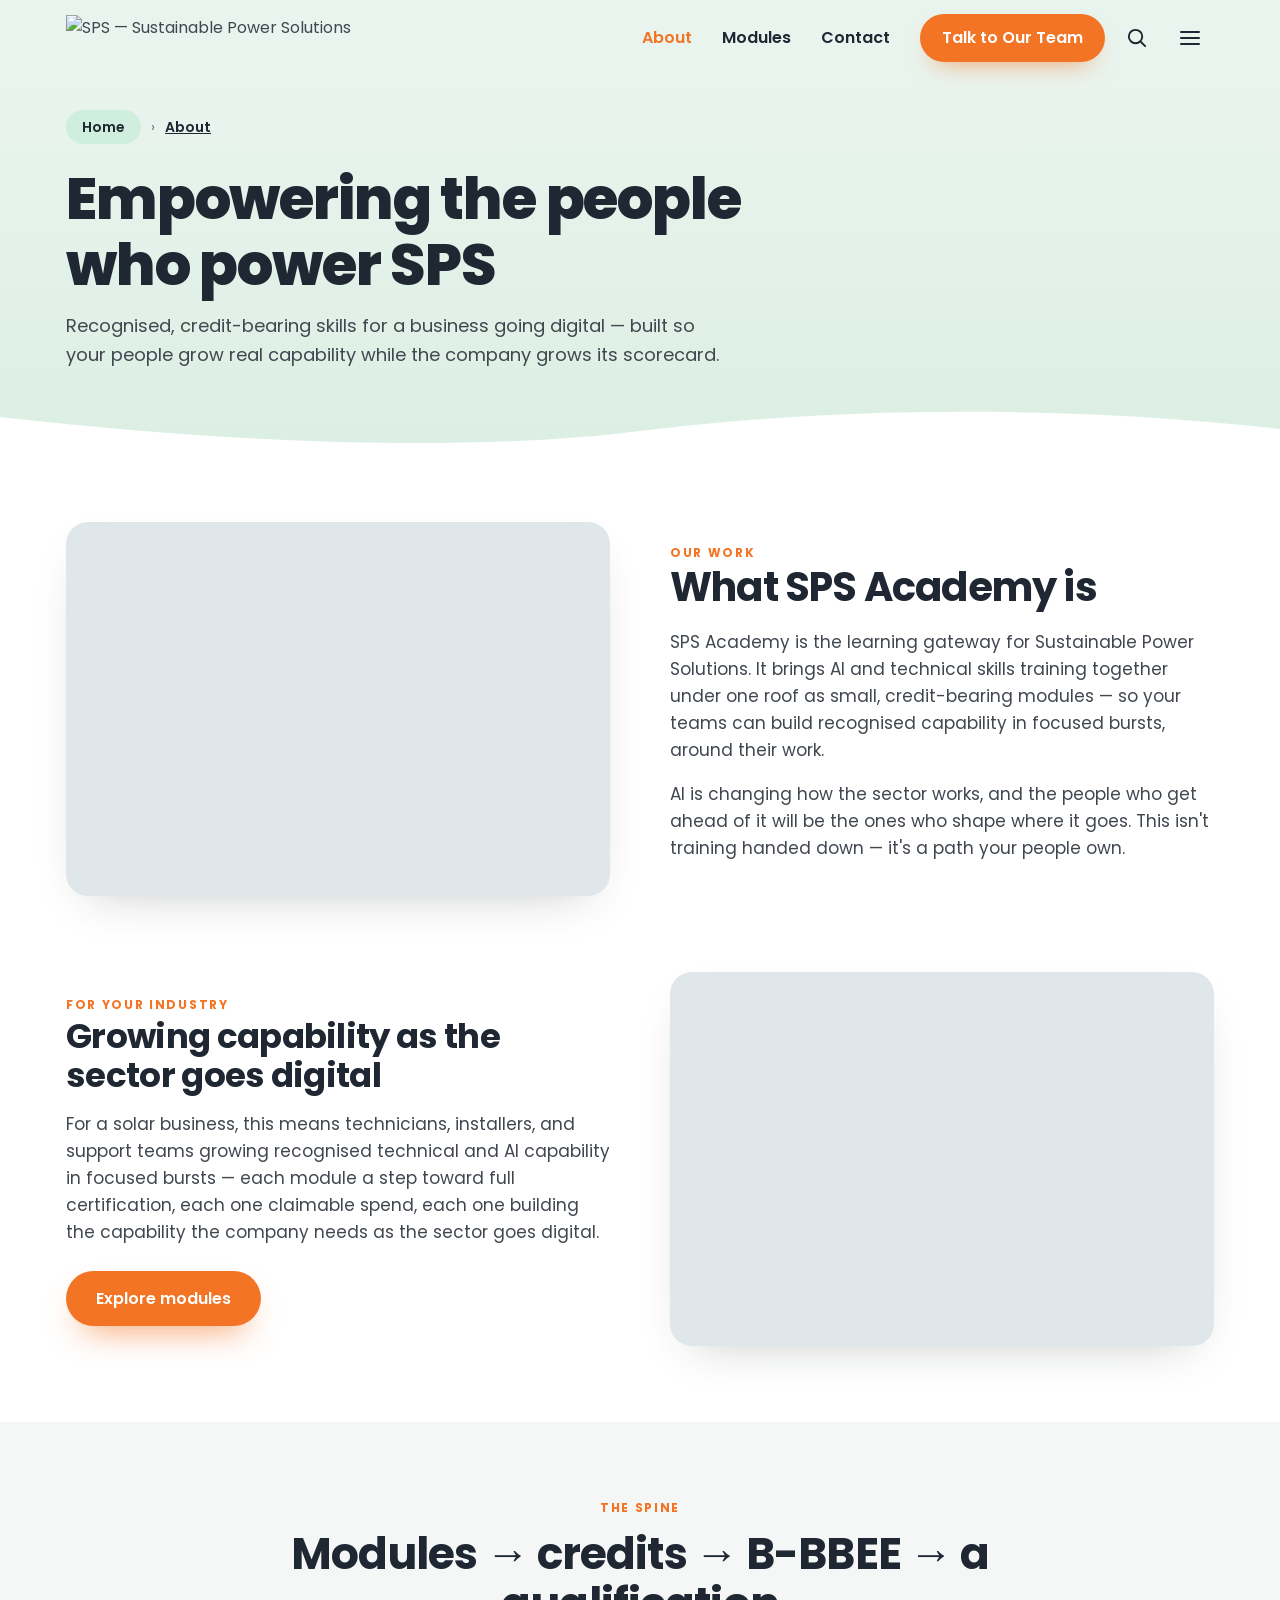
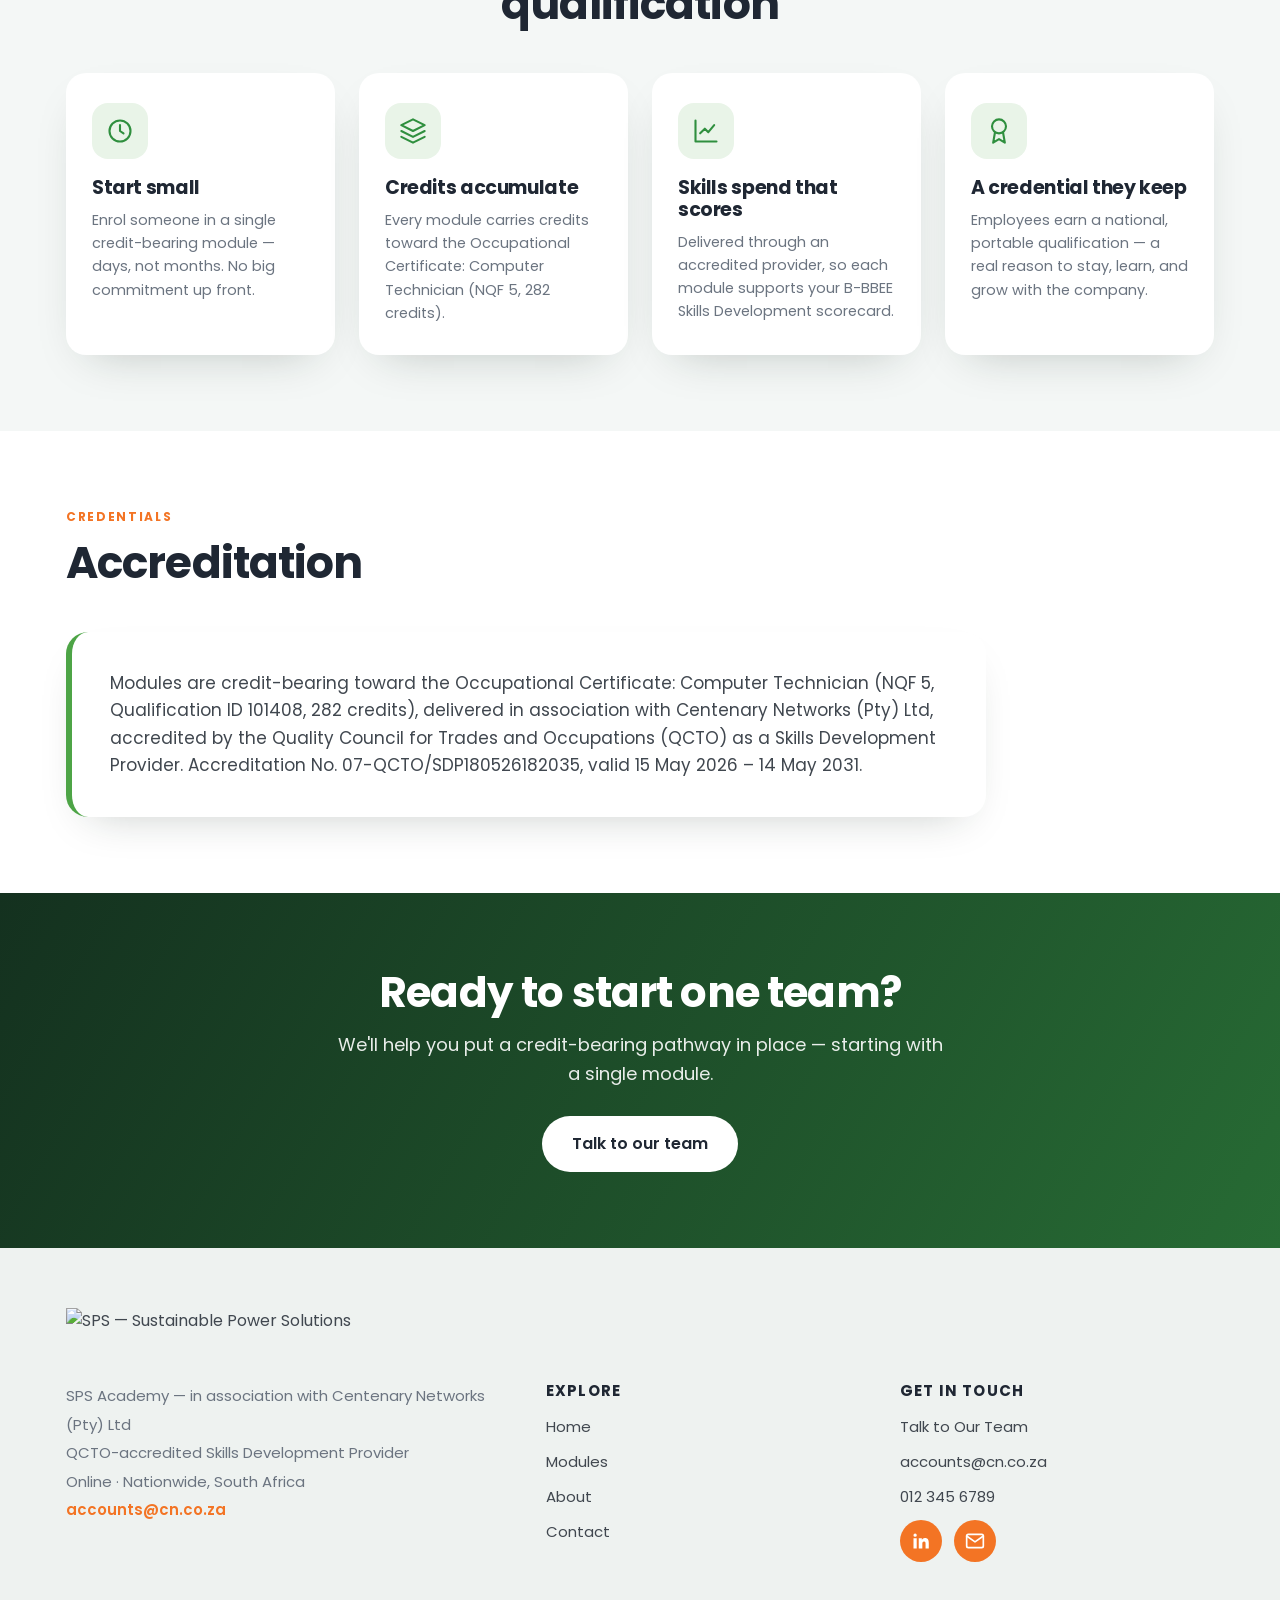
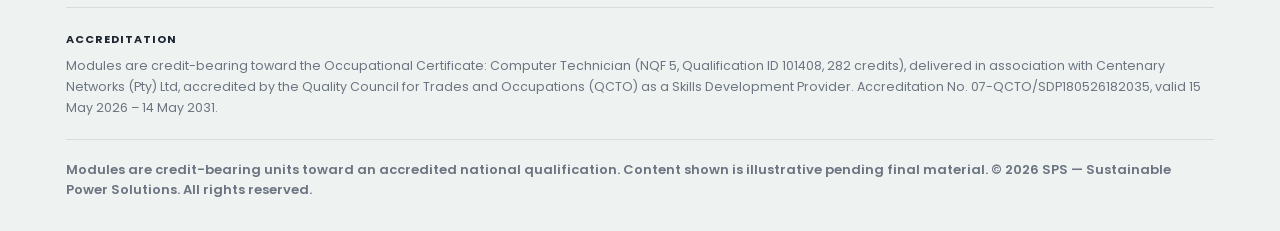
==== commit 992c11c3: "Add brand.js single-config for white-label re-skinning - Introduce brand.js (window.BRAND): the one " ====
--- a/about.html
+++ b/about.html
@@ -3,36 +3,24 @@
 <head>
 <meta charset="UTF-8">
 <meta name="viewport" content="width=device-width, initial-scale=1.0">
-<title>About — SPS Academy</title>
-<meta name="description" content="SPS Academy delivers credit-bearing AI and technical skills modules that ladder toward a national qualification and support your B-BBEE scorecard — built for a solar business going digital.">
+<title>About</title>
+<meta name="description" content="Credit-bearing AI and technical skills that ladder toward a national qualification and support your B-BBEE scorecard — built for a business going digital.">
 <link rel="preconnect" href="https://fonts.googleapis.com">
 <link rel="preconnect" href="https://fonts.gstatic.com" crossorigin>
 <link href="https://fonts.googleapis.com/css2?family=Poppins:wght@400;500;600;700;800&display=swap" rel="stylesheet">
 <link rel="stylesheet" href="styles.css">
+<script src="brand.js"></script>
 </head>
-<body>
+<body data-page="about" data-title="About">
 
-<nav id="nav">
-  <div class="nav-inner">
-    <a href="index.html" class="brand"><img src="sps-dark-logo.svg" alt="SPS — Sustainable Power Solutions"></a>
-    <div class="nav-links" id="navLinks">
-      <a href="about.html" data-nav="about" class="active">About</a>
-      <a href="modules.html" data-nav="modules">Modules</a>
-      <a href="contact.html" data-nav="contact">Contact</a>
-      <a href="contact.html" class="nav-cta">Talk to Our Team</a>
-    </div>
-    <div class="nav-icons">
-      <a href="modules.html" aria-label="Search modules"><svg viewBox="0 0 24 24" fill="none" stroke="currentColor" stroke-width="2" stroke-linecap="round" stroke-linejoin="round"><circle cx="11" cy="11" r="7"/><path d="m21 21-4.3-4.3"/></svg></a>
-      <button class="nav-toggle" id="navToggle" aria-label="Menu"><svg viewBox="0 0 24 24" fill="none" stroke="currentColor" stroke-width="2" stroke-linecap="round"><path d="M3 6h18M3 12h18M3 18h18"/></svg></button>
-    </div>
-  </div>
-</nav>
+<nav id="nav"></nav>
+<script>SITE.renderNav()</script>
 
 <section class="pagehead">
   <div class="wrap">
     <div class="crumb"><a href="index.html">Home</a><span>›</span><span class="cur">About</span></div>
-    <h1>Empowering the people who power SPS</h1>
-    <p class="lead">Recognised, credit-bearing skills for a solar business going digital — built so your people grow real capability while SPS grows its scorecard.</p>
+    <h1>Empowering the people who power <span data-b="companyShort">SPS</span></h1>
+    <p class="lead">Recognised, credit-bearing skills for a business going digital — built so your people grow real capability while the company grows its scorecard.</p>
   </div>
   <div class="hero-curve"><svg viewBox="0 0 1440 56" preserveAspectRatio="none"><path d="M0,56 L0,26 C320,58 560,58 720,40 C900,20 1160,10 1440,38 L1440,56 Z" fill="#ffffff"/></svg></div>
 </section>
@@ -43,18 +31,18 @@
       <div class="split-media" style="background-image:url(https://images.unsplash.com/photo-1497215728101-856f4ea42174?auto=format&fit=crop&w=1100&q=80)"></div>
       <div>
         <span class="eyebrow">Our work</span>
-        <h2>What SPS Academy is</h2>
-        <p>SPS Academy is the learning gateway for Sustainable Power Solutions. It brings AI and technical skills training together under one roof as small, credit-bearing modules — so your teams can build recognised capability in focused bursts, around their work.</p>
-        <p>AI is changing how the energy sector works, and the people who get ahead of it will be the ones who shape where it goes. This isn't training handed down — it's a path your people own.</p>
+        <h2>What <span data-b="academyName">SPS Academy</span> is</h2>
+        <p><span data-b="academyName">SPS Academy</span> is the learning gateway for <span data-b="companyFull">Sustainable Power Solutions</span>. It brings AI and technical skills training together under one roof as small, credit-bearing modules — so your teams can build recognised capability in focused bursts, around their work.</p>
+        <p>AI is changing how the sector works, and the people who get ahead of it will be the ones who shape where it goes. This isn't training handed down — it's a path your people own.</p>
       </div>
     </div>
 
     <div class="split rev reveal">
       <div class="split-media" style="background-image:url(https://images.unsplash.com/photo-1581092160562-40aa08e78837?auto=format&fit=crop&w=1100&q=80)"></div>
       <div>
-        <span class="eyebrow">For a solar business</span>
+        <span class="eyebrow">For your industry</span>
         <h3>Growing capability as the sector goes digital</h3>
-        <p>For a solar business, this means technicians, installers, and support teams growing recognised technical and AI capability in focused bursts — each module a step toward full certification, each one claimable spend, each one building the capability SPS needs as the sector goes digital.</p>
+        <p>For a <span data-b="industry">solar business</span>, this means technicians, installers, and support teams growing recognised technical and AI capability in focused bursts — each module a step toward full certification, each one claimable spend, each one building the capability the company needs as the sector goes digital.</p>
         <a href="modules.html" class="btn btn-primary">Explore modules</a>
       </div>
     </div>
@@ -66,9 +54,9 @@
     <div class="sec-head center reveal"><span class="eyebrow">The spine</span><h2>Modules → credits → B-BBEE → a qualification</h2></div>
     <div class="pillars">
       <div class="pillar reveal"><div class="ico"><svg viewBox="0 0 24 24" fill="none" stroke="currentColor" stroke-width="1.8" stroke-linecap="round" stroke-linejoin="round"><circle cx="12" cy="12" r="9"/><path d="M12 7v5l3 2"/></svg></div><h3>Start small</h3><p>Enrol someone in a single credit-bearing module — days, not months. No big commitment up front.</p></div>
-      <div class="pillar reveal"><div class="ico"><svg viewBox="0 0 24 24" fill="none" stroke="currentColor" stroke-width="1.8" stroke-linecap="round" stroke-linejoin="round"><path d="M12 2 2 7l10 5 10-5-10-5Z"/><path d="M2 12l10 5 10-5M2 17l10 5 10-5"/></svg></div><h3>Credits accumulate</h3><p>Every module carries credits toward the Occupational Certificate: Computer Technician (NQF 5, 282 credits).</p></div>
+      <div class="pillar reveal"><div class="ico"><svg viewBox="0 0 24 24" fill="none" stroke="currentColor" stroke-width="1.8" stroke-linecap="round" stroke-linejoin="round"><path d="M12 2 2 7l10 5 10-5-10-5Z"/><path d="M2 12l10 5 10-5M2 17l10 5 10-5"/></svg></div><h3>Credits accumulate</h3><p>Every module carries credits toward the <span data-b="qualification">Occupational Certificate: Computer Technician</span> (<span data-b="nqf">NQF 5</span>, <span data-b="credits">282</span> credits).</p></div>
       <div class="pillar reveal"><div class="ico"><svg viewBox="0 0 24 24" fill="none" stroke="currentColor" stroke-width="1.8" stroke-linecap="round" stroke-linejoin="round"><path d="M3 3v18h18"/><path d="m7 14 4-4 3 3 5-6"/></svg></div><h3>Skills spend that scores</h3><p>Delivered through an accredited provider, so each module supports your B-BBEE Skills Development scorecard.</p></div>
-      <div class="pillar reveal"><div class="ico"><svg viewBox="0 0 24 24" fill="none" stroke="currentColor" stroke-width="1.8" stroke-linecap="round" stroke-linejoin="round"><circle cx="12" cy="8" r="6"/><path d="M15.5 13.5 17 22l-5-3-5 3 1.5-8.5"/></svg></div><h3>A credential they keep</h3><p>Employees earn a national, portable qualification — a real reason to stay, learn, and grow with SPS.</p></div>
+      <div class="pillar reveal"><div class="ico"><svg viewBox="0 0 24 24" fill="none" stroke="currentColor" stroke-width="1.8" stroke-linecap="round" stroke-linejoin="round"><circle cx="12" cy="8" r="6"/><path d="M15.5 13.5 17 22l-5-3-5 3 1.5-8.5"/></svg></div><h3>A credential they keep</h3><p>Employees earn a national, portable qualification — a real reason to stay, learn, and grow with the company.</p></div>
     </div>
   </div>
 </section>
@@ -77,7 +65,7 @@
   <div class="wrap">
     <div class="sec-head reveal"><span class="eyebrow">Credentials</span><h2>Accreditation</h2></div>
     <div class="reveal" style="background:#fff;border-radius:22px;box-shadow:var(--shadow);padding:38px;max-width:920px;border-left:6px solid var(--green)">
-      <p style="font-size:17px;color:var(--body)">Modules are credit-bearing toward the <strong>Occupational Certificate: Computer Technician</strong> (NQF 5, Qualification ID <strong>101408</strong>, 282 credits), delivered in association with <strong>Centenary Networks (Pty) Ltd</strong>, accredited by the <strong>Quality Council for Trades and Occupations (QCTO)</strong> as a Skills Development Provider. Accreditation No. <strong>07-QCTO/SDP180526182035</strong>, valid 15 May 2026 – 14 May 2031.</p>
+      <p style="font-size:17px;color:var(--body)" data-b="accredText">Accreditation details.</p>
     </div>
   </div>
 </section>
@@ -90,41 +78,8 @@
   </div>
 </section>
 
-<footer>
-  <div class="wrap">
-    <div class="foot-logo"><img src="sps-dark-logo.svg" alt="SPS — Sustainable Power Solutions"></div>
-    <div class="foot-grid">
-      <div class="foot-addr">
-        SPS Academy — in association with Centenary Networks (Pty) Ltd<br>
-        QCTO-accredited Skills Development Provider<br>
-        Online · Nationwide, South Africa<br>
-        <a href="mailto:accounts@cn.co.za" style="color:var(--orange);font-weight:600">accounts@cn.co.za</a>
-      </div>
-      <div class="foot-col">
-        <h4>Explore</h4>
-        <a href="index.html">Home</a>
-        <a href="modules.html">Modules</a>
-        <a href="about.html">About</a>
-        <a href="contact.html">Contact</a>
-      </div>
-      <div class="foot-col">
-        <h4>Get in touch</h4>
-        <a href="contact.html">Talk to our team</a>
-        <a href="mailto:accounts@cn.co.za">accounts@cn.co.za</a>
-        <a href="tel:0123456789">012 345 6789</a>
-        <div class="foot-social">
-          <a href="#" aria-label="LinkedIn"><svg viewBox="0 0 24 24" fill="currentColor"><path d="M6.94 5a2 2 0 1 1-4 0 2 2 0 0 1 4 0ZM3 8.75h3.85V21H3V8.75Zm6.3 0h3.7v1.68h.05a4.06 4.06 0 0 1 3.65-2c3.9 0 4.62 2.57 4.62 5.9V21h-3.85v-5.4c0-1.29 0-2.94-1.8-2.94s-2.07 1.4-2.07 2.85V21H9.3V8.75Z"/></svg></a>
-          <a href="#" aria-label="Email"><svg viewBox="0 0 24 24" fill="none" stroke="currentColor" stroke-width="2" stroke-linecap="round" stroke-linejoin="round"><rect x="2" y="4" width="20" height="16" rx="2"/><path d="m2 6 10 7 10-7"/></svg></a>
-        </div>
-      </div>
-    </div>
-    <div class="foot-accred">
-      <strong>Accreditation</strong>
-      Modules are credit-bearing toward the Occupational Certificate: Computer Technician (NQF 5, Qualification ID 101408, 282 credits), delivered in association with Centenary Networks (Pty) Ltd, accredited by the Quality Council for Trades and Occupations (QCTO) as a Skills Development Provider. Accreditation No. 07-QCTO/SDP180526182035, valid 15 May 2026 – 14 May 2031.
-    </div>
-    <div class="foot-copy">Modules are credit-bearing units toward an accredited national qualification. Content shown is illustrative pending final SPS/Centenary material. © 2026 SPS — Sustainable Power Solutions. All rights reserved.</div>
-  </div>
-</footer>
+<footer id="siteFooter"></footer>
+<script>SITE.renderFooter()</script>
 
 <script src="catalog.js"></script>
 <script src="app.js"></script>
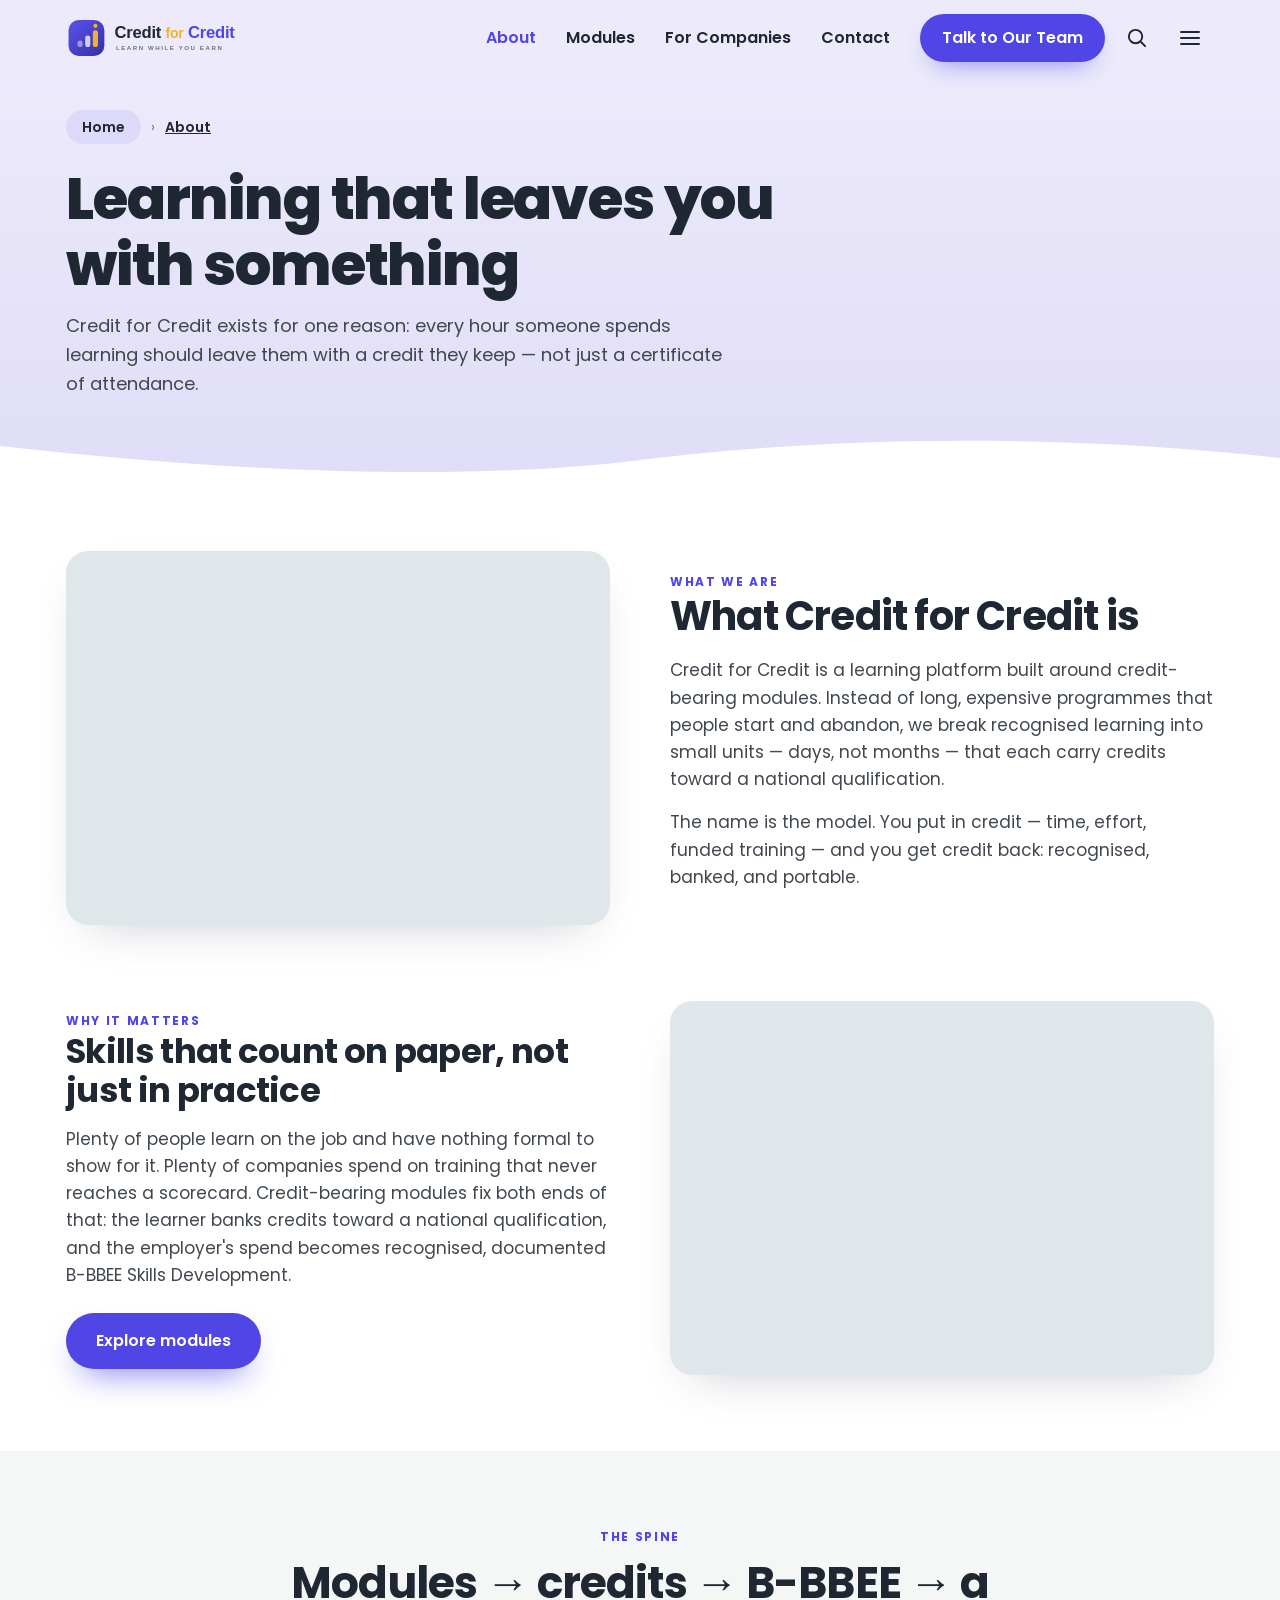
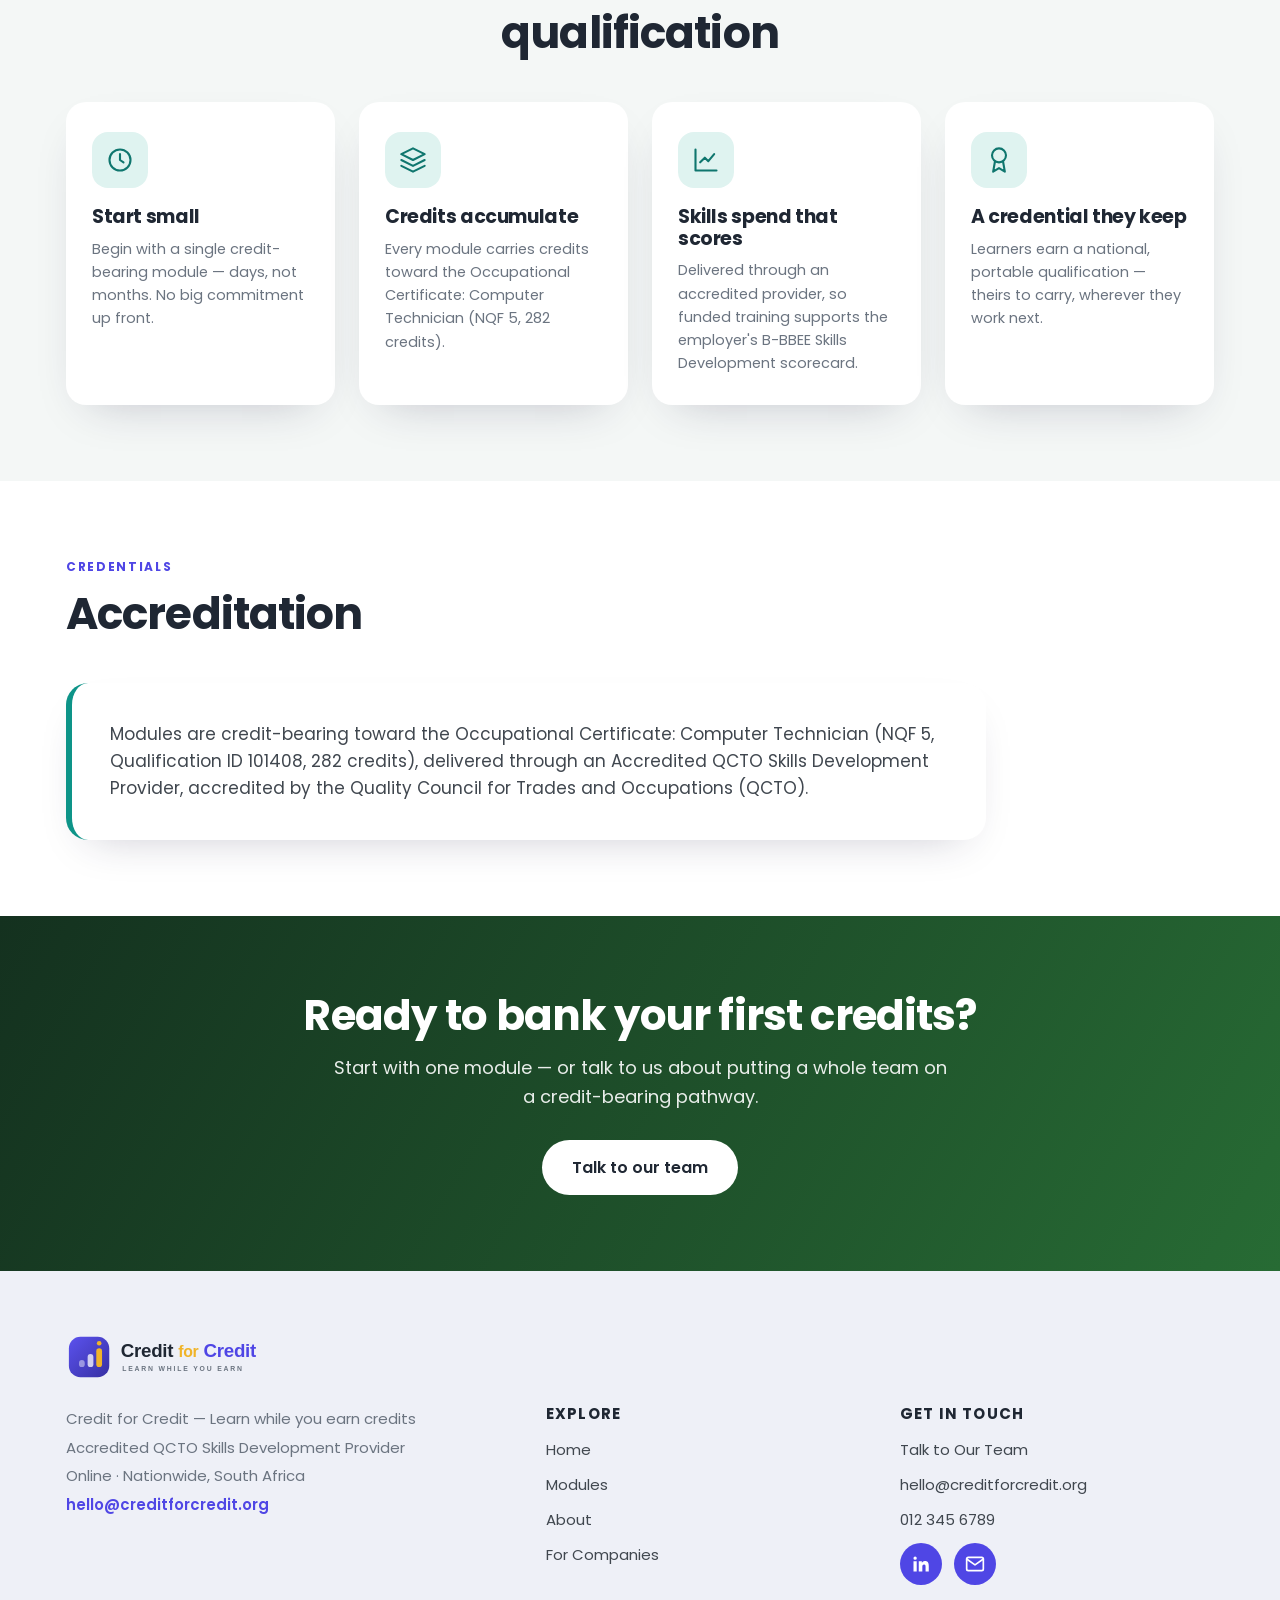
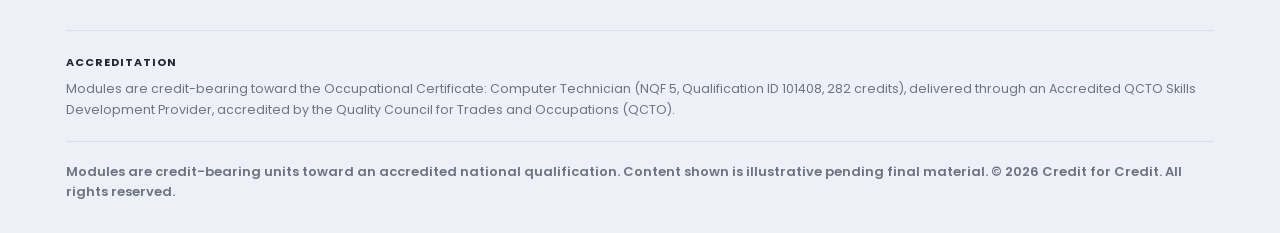
==== commit c6c1671f: "Rebrand platform to Credit for Credit (creditforcredit.org) The public brand is now Credit for Credi" ====
--- a/about.html
+++ b/about.html
@@ -4,7 +4,8 @@
 <meta charset="UTF-8">
 <meta name="viewport" content="width=device-width, initial-scale=1.0">
 <title>About</title>
-<meta name="description" content="Credit-bearing AI and technical skills that ladder toward a national qualification and support your B-BBEE scorecard — built for a business going digital.">
+<meta name="description" content="Credit for Credit is a learning platform built on one idea: every hour you spend learning should leave you with something you keep. Short modules, real credits, a national qualification.">
+<link rel="icon" href="favicon.svg" type="image/svg+xml">
 <link rel="preconnect" href="https://fonts.googleapis.com">
 <link rel="preconnect" href="https://fonts.gstatic.com" crossorigin>
 <link href="https://fonts.googleapis.com/css2?family=Poppins:wght@400;500;600;700;800&display=swap" rel="stylesheet">
@@ -19,8 +20,8 @@
 <section class="pagehead">
   <div class="wrap">
     <div class="crumb"><a href="index.html">Home</a><span>›</span><span class="cur">About</span></div>
-    <h1>Empowering the people who power <span data-b="companyShort">SPS</span></h1>
-    <p class="lead">Recognised, credit-bearing skills for a business going digital — built so your people grow real capability while the company grows its scorecard.</p>
+    <h1>Learning that leaves you with something</h1>
+    <p class="lead">Credit for Credit exists for one reason: every hour someone spends learning should leave them with a credit they keep — not just a certificate of attendance.</p>
   </div>
   <div class="hero-curve"><svg viewBox="0 0 1440 56" preserveAspectRatio="none"><path d="M0,56 L0,26 C320,58 560,58 720,40 C900,20 1160,10 1440,38 L1440,56 Z" fill="#ffffff"/></svg></div>
 </section>
@@ -30,19 +31,19 @@
     <div class="split reveal">
       <div class="split-media" style="background-image:url(https://images.unsplash.com/photo-1497215728101-856f4ea42174?auto=format&fit=crop&w=1100&q=80)"></div>
       <div>
-        <span class="eyebrow">Our work</span>
-        <h2>What <span data-b="academyName">SPS Academy</span> is</h2>
-        <p><span data-b="academyName">SPS Academy</span> is the learning gateway for <span data-b="companyFull">Sustainable Power Solutions</span>. It brings AI and technical skills training together under one roof as small, credit-bearing modules — so your teams can build recognised capability in focused bursts, around their work.</p>
-        <p>AI is changing how the sector works, and the people who get ahead of it will be the ones who shape where it goes. This isn't training handed down — it's a path your people own.</p>
+        <span class="eyebrow">What we are</span>
+        <h2>What <span data-b="academyName">Credit for Credit</span> is</h2>
+        <p><span data-b="academyName">Credit for Credit</span> is a learning platform built around credit-bearing modules. Instead of long, expensive programmes that people start and abandon, we break recognised learning into small units — days, not months — that each carry credits toward a national qualification.</p>
+        <p>The name is the model. You put in credit — time, effort, funded training — and you get credit back: recognised, banked, and portable.</p>
       </div>
     </div>
 
     <div class="split rev reveal">
       <div class="split-media" style="background-image:url(https://images.unsplash.com/photo-1581092160562-40aa08e78837?auto=format&fit=crop&w=1100&q=80)"></div>
       <div>
-        <span class="eyebrow">For your industry</span>
-        <h3>Growing capability as the sector goes digital</h3>
-        <p>For a <span data-b="industry">solar business</span>, this means technicians, installers, and support teams growing recognised technical and AI capability in focused bursts — each module a step toward full certification, each one claimable spend, each one building the capability the company needs as the sector goes digital.</p>
+        <span class="eyebrow">Why it matters</span>
+        <h3>Skills that count on paper, not just in practice</h3>
+        <p>Plenty of people learn on the job and have nothing formal to show for it. Plenty of companies spend on training that never reaches a scorecard. Credit-bearing modules fix both ends of that: the learner banks credits toward a national qualification, and the employer's spend becomes recognised, documented B-BBEE Skills Development.</p>
         <a href="modules.html" class="btn btn-primary">Explore modules</a>
       </div>
     </div>
@@ -53,10 +54,10 @@
   <div class="wrap">
     <div class="sec-head center reveal"><span class="eyebrow">The spine</span><h2>Modules → credits → B-BBEE → a qualification</h2></div>
     <div class="pillars">
-      <div class="pillar reveal"><div class="ico"><svg viewBox="0 0 24 24" fill="none" stroke="currentColor" stroke-width="1.8" stroke-linecap="round" stroke-linejoin="round"><circle cx="12" cy="12" r="9"/><path d="M12 7v5l3 2"/></svg></div><h3>Start small</h3><p>Enrol someone in a single credit-bearing module — days, not months. No big commitment up front.</p></div>
+      <div class="pillar reveal"><div class="ico"><svg viewBox="0 0 24 24" fill="none" stroke="currentColor" stroke-width="1.8" stroke-linecap="round" stroke-linejoin="round"><circle cx="12" cy="12" r="9"/><path d="M12 7v5l3 2"/></svg></div><h3>Start small</h3><p>Begin with a single credit-bearing module — days, not months. No big commitment up front.</p></div>
       <div class="pillar reveal"><div class="ico"><svg viewBox="0 0 24 24" fill="none" stroke="currentColor" stroke-width="1.8" stroke-linecap="round" stroke-linejoin="round"><path d="M12 2 2 7l10 5 10-5-10-5Z"/><path d="M2 12l10 5 10-5M2 17l10 5 10-5"/></svg></div><h3>Credits accumulate</h3><p>Every module carries credits toward the <span data-b="qualification">Occupational Certificate: Computer Technician</span> (<span data-b="nqf">NQF 5</span>, <span data-b="credits">282</span> credits).</p></div>
-      <div class="pillar reveal"><div class="ico"><svg viewBox="0 0 24 24" fill="none" stroke="currentColor" stroke-width="1.8" stroke-linecap="round" stroke-linejoin="round"><path d="M3 3v18h18"/><path d="m7 14 4-4 3 3 5-6"/></svg></div><h3>Skills spend that scores</h3><p>Delivered through an accredited provider, so each module supports your B-BBEE Skills Development scorecard.</p></div>
-      <div class="pillar reveal"><div class="ico"><svg viewBox="0 0 24 24" fill="none" stroke="currentColor" stroke-width="1.8" stroke-linecap="round" stroke-linejoin="round"><circle cx="12" cy="8" r="6"/><path d="M15.5 13.5 17 22l-5-3-5 3 1.5-8.5"/></svg></div><h3>A credential they keep</h3><p>Employees earn a national, portable qualification — a real reason to stay, learn, and grow with the company.</p></div>
+      <div class="pillar reveal"><div class="ico"><svg viewBox="0 0 24 24" fill="none" stroke="currentColor" stroke-width="1.8" stroke-linecap="round" stroke-linejoin="round"><path d="M3 3v18h18"/><path d="m7 14 4-4 3 3 5-6"/></svg></div><h3>Skills spend that scores</h3><p>Delivered through an accredited provider, so funded training supports the employer's B-BBEE Skills Development scorecard.</p></div>
+      <div class="pillar reveal"><div class="ico"><svg viewBox="0 0 24 24" fill="none" stroke="currentColor" stroke-width="1.8" stroke-linecap="round" stroke-linejoin="round"><circle cx="12" cy="8" r="6"/><path d="M15.5 13.5 17 22l-5-3-5 3 1.5-8.5"/></svg></div><h3>A credential they keep</h3><p>Learners earn a national, portable qualification — theirs to carry, wherever they work next.</p></div>
     </div>
   </div>
 </section>
@@ -64,7 +65,7 @@
 <section>
   <div class="wrap">
     <div class="sec-head reveal"><span class="eyebrow">Credentials</span><h2>Accreditation</h2></div>
-    <div class="reveal" style="background:#fff;border-radius:22px;box-shadow:var(--shadow);padding:38px;max-width:920px;border-left:6px solid var(--green)">
+    <div class="reveal" style="background:#fff;border-radius:22px;box-shadow:var(--shadow);padding:38px;max-width:920px;border-left:6px solid var(--teal)">
       <p style="font-size:17px;color:var(--body)" data-b="accredText">Accreditation details.</p>
     </div>
   </div>
@@ -72,8 +73,8 @@
 
 <section class="cta-band">
   <div class="wrap">
-    <h2>Ready to start one team?</h2>
-    <p>We'll help you put a credit-bearing pathway in place — starting with a single module.</p>
+    <h2>Ready to bank your first credits?</h2>
+    <p>Start with one module — or talk to us about putting a whole team on a credit-bearing pathway.</p>
     <a href="contact.html" class="btn btn-white">Talk to our team</a>
   </div>
 </section>
--- a/styles.css
+++ b/styles.css
@@ -1,18 +1,22 @@
 /* ===================================================================
-   SPS Academy — shared stylesheet (all pages)
-   ITU-Academy-style airy layout, recoloured to the SPS brand palette
-   (solar green + orange/amber, from the SPS logo).
+   Credit for Credit — shared stylesheet (all pages)
+   Airy academy/catalogue layout in the Credit for Credit platform palette.
+   Colour tokens below are overridden at runtime by BRAND.colors (brand.js),
+   so a tenant re-skin never needs to touch this file.
    =================================================================== */
 :root{
-  /* Brand palette (from sps-dark-logo.svg) */
-  --orange:#f37424;      /* primary accent — buttons, links, active */
-  --orange-deep:#d55f16;
-  --amber:#faa819;       /* search button (ITU's yellow), highlights */
-  --amber-soft:#ffe7b8;
-  --green:#4da446;       /* "available" badges, category tiles, ticks */
-  --green-deep:#2f8f3e;
-  --green-tint:#e9f4e8;
-  --orange-tint:#fdeee2;
+  /* Brand palette — indigo (trust/learning), gold (credits), teal (growth) */
+  --indigo:#4f46e5;      /* primary accent — buttons, links, active */
+  --indigo-deep:#3730a3;
+  --gold:#f0b429;        /* "credit" accent — search button, highlights */
+  --gold-deep:#d99a12;
+  --gold-soft:#fdeecb;
+  --teal:#0d9488;        /* "available" badges, category tiles, ticks */
+  --teal-deep:#0f766e;
+  --teal-tint:#dff3f0;
+  --indigo-tint:#e8e6fd;
+  --soft:#ddd9fb;        /* ITU-style soft pill / crumb / enrol box */
+  --soft-hover:#cec9f8;
 
   /* Neutrals */
   --ink:#1f2733;         /* headings */
@@ -22,14 +26,14 @@
   --bg:#ffffff;
   --bg-soft:#f4f7f6;
 
-  /* Airy header/hero tint — light green echoing sustainability */
-  --header:#e9f4ee;
-  --header-2:#dcefe4;
+  /* Airy header/hero tint — light indigo */
+  --header:#eceafb;
+  --header-2:#e0ddf8;
 
   --max:1200px;
   --radius:22px;
-  --shadow:0 18px 46px -24px rgba(20,40,30,.28);
-  --shadow-lg:0 30px 70px -30px rgba(20,40,30,.35);
+  --shadow:0 18px 46px -24px rgba(35,32,70,.28);
+  --shadow-lg:0 30px 70px -30px rgba(35,32,70,.35);
   --font:"Poppins","Segoe UI",-apple-system,BlinkMacSystemFont,Roboto,sans-serif;
 }
 *{box-sizing:border-box;margin:0;padding:0}
@@ -39,36 +43,35 @@
 h1,h2,h3,h4{font-weight:700;line-height:1.14;letter-spacing:-.02em;color:var(--ink)}
 a{color:inherit;text-decoration:none}
 .wrap{max-width:var(--max);margin:0 auto;padding:0 26px}
-.eyebrow{text-transform:uppercase;letter-spacing:.14em;font-size:12px;font-weight:700;color:var(--orange)}
+.eyebrow{text-transform:uppercase;letter-spacing:.14em;font-size:12px;font-weight:700;color:var(--indigo)}
 
 /* ---------- NAV ---------- */
 nav{position:sticky;top:0;z-index:120;background:var(--header);backdrop-filter:blur(6px);transition:box-shadow .3s}
-nav.scrolled{box-shadow:0 6px 26px -18px rgba(20,40,30,.5)}
+nav.scrolled{box-shadow:0 6px 26px -18px rgba(35,32,70,.5)}
 .nav-inner{max-width:var(--max);margin:0 auto;padding:14px 26px;display:flex;align-items:center;gap:20px}
 .brand img{height:46px}
 .nav-links{display:flex;gap:30px;align-items:center;margin-left:auto}
 .nav-links a{color:var(--ink);font-size:16px;font-weight:600;transition:color .2s}
-.nav-links a:hover,.nav-links a.active{color:var(--orange)}
+.nav-links a:hover,.nav-links a.active{color:var(--indigo)}
 .nav-icons{display:flex;align-items:center;gap:18px}
 .nav-icons button,.nav-icons a{background:none;border:0;color:var(--ink);cursor:pointer;line-height:0;display:grid;place-items:center}
 .nav-icons svg{width:23px;height:23px}
-.nav-icons a:hover,.nav-icons button:hover{color:var(--orange)}
-.nav-cta{display:inline-flex;align-items:center;gap:8px;background:var(--orange);color:#fff!important;padding:11px 22px;border-radius:30px;font-weight:600;font-size:15px;box-shadow:0 12px 26px -14px rgba(243,116,36,.8);transition:background .2s,transform .2s}
-.nav-cta:hover{background:var(--orange-deep);transform:translateY(-2px)}
+.nav-icons a:hover,.nav-icons button:hover{color:var(--indigo)}
+.nav-cta{display:inline-flex;align-items:center;gap:8px;background:var(--indigo);color:#fff!important;padding:11px 22px;border-radius:30px;font-weight:600;font-size:15px;box-shadow:0 12px 26px -14px rgba(79,70,229,.8);transition:background .2s,transform .2s}
+.nav-cta:hover{background:var(--indigo-deep);transform:translateY(-2px)}
 .nav-toggle{display:none;background:none;border:1.5px solid var(--ink);border-radius:30px;padding:8px 12px;color:var(--ink);cursor:pointer;line-height:0}
 .nav-toggle svg{width:24px;height:24px}
 
 /* ---------- BUTTONS ---------- */
 .btn{display:inline-flex;align-items:center;gap:10px;justify-content:center;padding:15px 30px;border-radius:34px;font-weight:600;font-size:16px;font-family:var(--font);transition:transform .2s,background .2s,box-shadow .2s,color .2s,border-color .2s;cursor:pointer;border:0}
-.btn-primary{background:var(--orange);color:#fff;box-shadow:0 16px 34px -16px rgba(243,116,36,.9)}
-.btn-primary:hover{background:var(--orange-deep);transform:translateY(-2px)}
-.btn-soft{background:#bfe0ec;color:var(--ink)}   /* ITU-style soft pill */
-.btn-soft{background:#cfeede;color:var(--ink)}
-.btn-soft:hover{background:#bce6d0;transform:translateY(-2px)}
-.btn-amber{background:var(--amber);color:var(--ink)}
-.btn-amber:hover{background:#f0990a;transform:translateY(-2px)}
+.btn-primary{background:var(--indigo);color:#fff;box-shadow:0 16px 34px -16px rgba(79,70,229,.9)}
+.btn-primary:hover{background:var(--indigo-deep);transform:translateY(-2px)}
+.btn-soft{background:var(--soft);color:var(--ink)}   /* soft pill */
+.btn-soft:hover{background:var(--soft-hover);transform:translateY(-2px)}
+.btn-gold{background:var(--gold);color:var(--ink)}
+.btn-gold:hover{background:var(--gold-deep);transform:translateY(-2px)}
 .btn-ghost{background:#fff;color:var(--ink);border:1.6px solid var(--line)}
-.btn-ghost:hover{border-color:var(--orange);color:var(--orange)}
+.btn-ghost:hover{border-color:var(--indigo);color:var(--indigo)}
 .btn-white{background:#fff;color:var(--ink)}
 .btn-white:hover{transform:translateY(-2px)}
 
@@ -84,15 +87,15 @@
 /* ---------- HERO (home) ---------- */
 .hero{position:relative;background:linear-gradient(180deg,var(--header) 0%,var(--header-2) 100%);overflow:hidden}
 .hero-photo{position:absolute;inset:0;background-size:cover;background-position:center;opacity:.9}
-.hero-photo::after{content:"";position:absolute;inset:0;background:linear-gradient(105deg,rgba(20,45,30,.86) 0%,rgba(20,45,30,.55) 45%,rgba(20,45,30,.15) 100%)}
+.hero-photo::after{content:"";position:absolute;inset:0;background:linear-gradient(105deg,rgba(26,22,66,.88) 0%,rgba(26,22,66,.6) 45%,rgba(26,22,66,.18) 100%)}
 .hero-inner{position:relative;z-index:2;max-width:var(--max);margin:0 auto;padding:96px 26px 150px;color:#fff}
 .hero h1{color:#fff;font-size:clamp(38px,6vw,72px);font-weight:800;letter-spacing:-.03em;margin:0 0 16px;max-width:15ch}
 .hero .lead{color:rgba(255,255,255,.94);font-size:clamp(19px,2.4vw,27px);font-weight:400;max-width:30ch;margin-bottom:38px;line-height:1.32}
 .hero-search{display:flex;background:#fff;border-radius:50px;padding:8px 8px 8px 26px;max-width:660px;box-shadow:var(--shadow-lg);align-items:center;gap:10px}
 .hero-search input{flex:1;border:0;outline:0;font-size:18px;font-family:var(--font);color:var(--ink);background:none;min-width:0}
 .hero-search input::placeholder{color:#9aa1a8}
-.hero-search .go{flex:0 0 auto;background:var(--amber);border:0;border-radius:50px;width:60px;height:56px;display:grid;place-items:center;cursor:pointer;color:var(--ink);transition:background .2s}
-.hero-search .go:hover{background:#f0990a}
+.hero-search .go{flex:0 0 auto;background:var(--gold);border:0;border-radius:50px;width:60px;height:56px;display:grid;place-items:center;cursor:pointer;color:var(--ink);transition:background .2s}
+.hero-search .go:hover{background:var(--gold-deep)}
 .hero-search .go svg{width:26px;height:26px}
 .hero-cta{margin-top:26px;display:flex;gap:14px;flex-wrap:wrap}
 /* curved bottom edge, ITU-style */
@@ -110,25 +113,25 @@
 @media(min-width:900px){.carousel-track{grid-auto-columns:minmax(0,1fr);grid-auto-flow:row;grid-template-columns:repeat(4,1fr);overflow:visible}}
 .carousel-nav{display:flex;gap:10px}
 .carousel-nav button{width:44px;height:44px;border-radius:50%;border:1.6px solid var(--line);background:#fff;cursor:pointer;display:grid;place-items:center;color:var(--ink);transition:.2s}
-.carousel-nav button:hover{border-color:var(--orange);color:var(--orange)}
+.carousel-nav button:hover{border-color:var(--indigo);color:var(--indigo)}
 @media(min-width:900px){.carousel-nav{display:none}}
 
 /* ---------- COURSE / MODULE CARD ---------- */
 .mcard{background:#fff;border-radius:20px;overflow:hidden;box-shadow:var(--shadow);display:flex;flex-direction:column;transition:transform .25s,box-shadow .25s}
 .mcard:hover{transform:translateY(-6px);box-shadow:var(--shadow-lg)}
 .mcard-img{position:relative;height:180px;background-size:cover;background-position:center;background-color:#dfe7ea}
-.mcard-badge{position:absolute;left:16px;bottom:16px;font-size:13px;font-weight:600;padding:6px 15px;border-radius:30px;color:#fff;background:var(--green)}
-.mcard-badge.paid{background:var(--amber);color:var(--ink)}
+.mcard-badge{position:absolute;left:16px;bottom:16px;font-size:13px;font-weight:600;padding:6px 15px;border-radius:30px;color:#fff;background:var(--teal)}
+.mcard-badge.paid{background:var(--gold);color:var(--ink)}
 .mcard-badge.soon{background:#8a94a0}
-.mcard-add{position:absolute;right:14px;bottom:14px;width:40px;height:40px;border-radius:50%;background:#fff;border:0;display:grid;place-items:center;cursor:pointer;box-shadow:0 6px 16px -6px rgba(0,0,0,.4);color:var(--orange);font-size:22px;line-height:0;transition:.2s}
-.mcard-add:hover{background:var(--orange);color:#fff;transform:scale(1.08)}
+.mcard-add{position:absolute;right:14px;bottom:14px;width:40px;height:40px;border-radius:50%;background:#fff;border:0;display:grid;place-items:center;cursor:pointer;box-shadow:0 6px 16px -6px rgba(0,0,0,.4);color:var(--indigo);font-size:22px;line-height:0;transition:.2s}
+.mcard-add:hover{background:var(--indigo);color:#fff;transform:scale(1.08)}
 .mcard-body{padding:20px 22px 24px;display:flex;flex-direction:column;flex:1}
-.mcard-mode{color:var(--orange);font-weight:600;font-size:14px;margin-bottom:8px}
+.mcard-mode{color:var(--indigo);font-weight:600;font-size:14px;margin-bottom:8px}
 .mcard-body h3{font-size:19px;line-height:1.25;margin-bottom:10px;color:var(--ink)}
-.mcard-body h3 a:hover{color:var(--orange)}
+.mcard-body h3 a:hover{color:var(--indigo)}
 .mcard-desc{font-size:14.5px;color:var(--muted);margin-bottom:16px;display:-webkit-box;-webkit-line-clamp:3;-webkit-box-orient:vertical;overflow:hidden}
 .mcard-meta{margin-top:auto;border-top:1px solid var(--line);padding-top:14px;font-size:14px;color:var(--body);display:flex;align-items:center;gap:8px}
-.mcard-meta svg{width:17px;height:17px;color:var(--green)}
+.mcard-meta svg{width:17px;height:17px;color:var(--teal)}
 .center-btn{text-align:center;margin-top:44px}
 
 /* ---------- CATEGORY TILES ---------- */
@@ -151,7 +154,7 @@
 .split:last-child{margin-bottom:0}
 .split.rev .split-media{order:2}
 .split-media{border-radius:var(--radius);overflow:hidden;box-shadow:var(--shadow);aspect-ratio:16/11;background-size:cover;background-position:center;background-color:#dfe7ea}
-.split-media.grad{background:linear-gradient(135deg,#123a2a,#2f8f3e 60%,#4da446)}
+.split-media.grad{background:linear-gradient(135deg,#241f5c,#3730a3 55%,#5b52ee)}
 .split h2{font-size:clamp(26px,3.4vw,40px);margin-bottom:18px}
 .split h3{font-size:clamp(24px,3vw,34px);margin-bottom:16px}
 .split p{font-size:17px;color:var(--body);margin-bottom:16px}
@@ -162,7 +165,7 @@
 .pillars{display:grid;grid-template-columns:repeat(4,1fr);gap:24px}
 .pillar{background:#fff;border-radius:20px;padding:30px 26px;box-shadow:var(--shadow);transition:transform .25s}
 .pillar:hover{transform:translateY(-6px)}
-.pillar .ico{width:56px;height:56px;border-radius:16px;display:grid;place-items:center;background:var(--green-tint);color:var(--green-deep);margin-bottom:18px}
+.pillar .ico{width:56px;height:56px;border-radius:16px;display:grid;place-items:center;background:var(--teal-tint);color:var(--teal-deep);margin-bottom:18px}
 .pillar .ico svg{width:28px;height:28px}
 .pillar h3{font-size:19px;margin-bottom:10px}
 .pillar p{font-size:14.5px;color:var(--muted)}
@@ -170,14 +173,14 @@
 /* ---------- ACCENT RAINBOW BAR (ITU) ---------- */
 .rainbow{height:10px;display:flex}
 .rainbow i{flex:1}
-.rainbow i:nth-child(1){background:#8fd0dd}.rainbow i:nth-child(2){background:var(--orange)}
-.rainbow i:nth-child(3){background:var(--amber)}.rainbow i:nth-child(4){background:var(--green)}
+.rainbow i:nth-child(1){background:#8fd0dd}.rainbow i:nth-child(2){background:var(--indigo)}
+.rainbow i:nth-child(3){background:var(--gold)}.rainbow i:nth-child(4){background:var(--teal)}
 .rainbow i:nth-child(5){background:#7fb0d8}.rainbow i:nth-child(6){background:#c9a9e6}
 
 /* ---------- PARTNERS ---------- */
 .partners{display:flex;flex-wrap:wrap;gap:40px;align-items:center;justify-content:center;margin-top:30px}
 .partners .plogo{font-weight:700;color:var(--muted);font-size:19px;letter-spacing:.02em;opacity:.85;display:flex;align-items:center;gap:10px}
-.partners .plogo svg{width:34px;height:34px;color:var(--green)}
+.partners .plogo svg{width:34px;height:34px;color:var(--teal)}
 
 /* ---------- CTA BAND ---------- */
 .cta-band{background:linear-gradient(120deg,#14311f,#276b34);color:#fff;text-align:center;border-radius:0}
@@ -185,27 +188,27 @@
 .cta-band p{color:rgba(255,255,255,.9);font-size:18px;max-width:620px;margin:0 auto 28px}
 
 /* ---------- FOOTER ---------- */
-footer{background:#eef2f0;padding:60px 0 30px;color:var(--body)}
+footer{background:#eef0f7;padding:60px 0 30px;color:var(--body)}
 footer .foot-logo img{height:52px;margin-bottom:22px}
 .foot-grid{display:grid;grid-template-columns:1.4fr 1fr 1fr;gap:40px;padding-bottom:34px}
 .foot-addr{font-size:15px;color:var(--muted);line-height:1.9}
 .foot-col h4{font-size:15px;text-transform:uppercase;letter-spacing:.08em;margin-bottom:16px;color:var(--ink)}
 .foot-col a{display:block;font-size:15px;color:var(--body);margin-bottom:11px}
-.foot-col a:hover{color:var(--orange)}
+.foot-col a:hover{color:var(--indigo)}
 .foot-social{display:flex;gap:12px;margin-top:6px}
-.foot-social a{width:42px;height:42px;border-radius:50%;background:var(--orange);color:#fff;display:grid;place-items:center}
-.foot-social a:hover{background:var(--orange-deep)}
+.foot-social a{width:42px;height:42px;border-radius:50%;background:var(--indigo);color:#fff;display:grid;place-items:center}
+.foot-social a:hover{background:var(--indigo-deep)}
 .foot-social svg{width:20px;height:20px}
-.foot-accred{border-top:1px solid #d7ddd9;padding-top:22px;font-size:12.5px;color:var(--muted);line-height:1.7}
+.foot-accred{border-top:1px solid #dcdde8;padding-top:22px;font-size:12.5px;color:var(--muted);line-height:1.7}
 .foot-accred strong{display:block;text-transform:uppercase;letter-spacing:.09em;font-size:11px;color:var(--ink);margin-bottom:6px}
-.foot-copy{border-top:1px solid #d7ddd9;margin-top:20px;padding-top:20px;font-size:13px;color:var(--muted);font-weight:600}
+.foot-copy{border-top:1px solid #dcdde8;margin-top:20px;padding-top:20px;font-size:13px;color:var(--muted);font-weight:600}
 
 /* ---------- BREADCRUMB / PAGE HEAD ---------- */
 .pagehead{background:linear-gradient(180deg,var(--header),var(--header-2));position:relative;padding:34px 0 76px}
 .pagehead .hero-curve svg{height:56px}
 .crumb{display:flex;align-items:center;gap:10px;font-size:14px;margin-bottom:22px;flex-wrap:wrap}
-.crumb a{background:#cfeede;color:var(--ink);padding:6px 16px;border-radius:30px;font-weight:600}
-.crumb a:hover{background:#bce6d0}
+.crumb a{background:var(--soft);color:var(--ink);padding:6px 16px;border-radius:30px;font-weight:600}
+.crumb a:hover{background:var(--soft-hover)}
 .crumb span{color:var(--muted)}
 .crumb .cur{color:var(--ink);font-weight:600;text-decoration:underline}
 .pagehead h1{font-size:clamp(32px,5vw,58px);font-weight:800;color:var(--ink);max-width:20ch}
@@ -217,19 +220,19 @@
 .filter-group{border-bottom:1px solid var(--line);padding:22px 0}
 .filter-group:first-child{padding-top:0}
 .filter-group h4{display:flex;align-items:center;gap:12px;font-size:17px;margin-bottom:16px;color:var(--ink)}
-.filter-group h4 .fico{width:40px;height:40px;border-radius:50%;background:var(--green-tint);color:var(--green-deep);display:grid;place-items:center;flex:0 0 auto}
+.filter-group h4 .fico{width:40px;height:40px;border-radius:50%;background:var(--teal-tint);color:var(--teal-deep);display:grid;place-items:center;flex:0 0 auto}
 .filter-group h4 .fico svg{width:20px;height:20px}
 .filter-opt{display:flex;align-items:center;gap:11px;font-size:15px;color:var(--body);margin-bottom:11px;cursor:pointer;user-select:none}
-.filter-opt input{width:19px;height:19px;accent-color:var(--orange);cursor:pointer}
+.filter-opt input{width:19px;height:19px;accent-color:var(--indigo);cursor:pointer}
 .filter-opt .cnt{color:var(--muted)}
 .toolbar{display:flex;align-items:center;justify-content:space-between;gap:16px;margin-bottom:26px;flex-wrap:wrap}
 .toolbar .count{font-size:15px;color:var(--muted)}
-.seg{display:inline-flex;background:#eef2f0;border-radius:30px;padding:5px}
+.seg{display:inline-flex;background:#eef0f7;border-radius:30px;padding:5px}
 .seg button{border:0;background:none;padding:9px 20px;border-radius:30px;font-weight:600;font-size:14px;color:var(--body);cursor:pointer;font-family:var(--font)}
-.seg button.on{background:var(--orange);color:#fff}
+.seg button.on{background:var(--indigo);color:#fff}
 .cat-search{display:flex;background:#fff;border:1.6px solid var(--line);border-radius:40px;padding:6px 6px 6px 22px;max-width:100%;align-items:center;margin-bottom:20px;box-shadow:var(--shadow)}
 .cat-search input{flex:1;border:0;outline:0;font-size:17px;font-family:var(--font);background:none;color:var(--ink);min-width:0}
-.cat-search .go{background:var(--amber);border:0;border-radius:40px;padding:13px 26px;font-weight:600;font-family:var(--font);cursor:pointer;color:var(--ink);display:flex;align-items:center;gap:9px}
+.cat-search .go{background:var(--gold);border:0;border-radius:40px;padding:13px 26px;font-weight:600;font-family:var(--font);cursor:pointer;color:var(--ink);display:flex;align-items:center;gap:9px}
 .cat-search .go svg{width:20px;height:20px}
 .grid-cards{display:grid;grid-template-columns:repeat(3,1fr);gap:26px}
 .no-res{padding:60px 0;text-align:center;color:var(--muted);font-size:17px}
@@ -248,12 +251,12 @@
 .info-grid{display:grid;grid-template-columns:repeat(3,1fr);gap:34px 26px;background:#fff;border-radius:var(--radius);box-shadow:var(--shadow);padding:38px}
 .info-item .info-h{display:flex;align-items:center;gap:12px;margin-bottom:12px}
 .info-item .info-h .i{width:44px;height:44px;border-radius:50%;background:#e7f0f6;color:#2f6f9f;display:grid;place-items:center;flex:0 0 auto}
-.info-item .info-h .i.g{background:var(--green-tint);color:var(--green-deep)}
-.info-item .info-h .i.o{background:var(--orange-tint);color:var(--orange-deep)}
+.info-item .info-h .i.g{background:var(--teal-tint);color:var(--teal-deep)}
+.info-item .info-h .i.o{background:var(--indigo-tint);color:var(--indigo-deep)}
 .info-item .info-h .i svg{width:22px;height:22px}
 .info-item .info-h b{font-size:17px;color:var(--ink)}
 .info-item p{font-size:15px;color:var(--body)}
-.enrol-box{background:#cfeede;border-radius:var(--radius);padding:34px 30px;text-align:center;box-shadow:var(--shadow);position:sticky;top:100px}
+.enrol-box{background:var(--soft);border-radius:var(--radius);padding:34px 30px;text-align:center;box-shadow:var(--shadow);position:sticky;top:100px}
 .enrol-box .price{font-size:44px;font-weight:800;color:var(--ink);line-height:1}
 .enrol-box .price small{display:block;font-size:14px;font-weight:600;color:var(--body);margin-top:8px}
 .enrol-box .btn{width:100%;margin-top:22px}
@@ -262,7 +265,7 @@
 .course-body h2{font-size:clamp(24px,3vw,34px);margin-bottom:22px}
 .learn-list{display:grid;grid-template-columns:1fr 1fr;gap:16px 40px;list-style:none;max-width:900px}
 .learn-list li{display:flex;gap:14px;font-size:16px;color:var(--body);align-items:flex-start}
-.learn-list li svg{width:24px;height:24px;color:var(--green);flex:0 0 auto;margin-top:1px}
+.learn-list li svg{width:24px;height:24px;color:var(--teal);flex:0 0 auto;margin-top:1px}
 .prose{max-width:800px}
 .prose p{font-size:17px;margin-bottom:16px}
 @media(max-width:900px){
@@ -276,14 +279,14 @@
 .contact-grid{display:grid;grid-template-columns:.8fr 1.2fr;gap:44px;align-items:start}
 .contact-info{background:#fff;border-radius:var(--radius);padding:34px;box-shadow:var(--shadow)}
 .contact-info p{margin-bottom:22px}
-.contact-info .lbl{display:block;text-transform:uppercase;letter-spacing:.09em;font-size:11.5px;font-weight:700;color:var(--orange);margin-bottom:5px}
+.contact-info .lbl{display:block;text-transform:uppercase;letter-spacing:.09em;font-size:11.5px;font-weight:700;color:var(--indigo);margin-bottom:5px}
 .contact-info a{color:var(--ink);font-weight:600;font-size:17px}
 .form{background:#fff;border-radius:var(--radius);padding:34px;box-shadow:var(--shadow)}
 .form .two{display:grid;grid-template-columns:1fr 1fr;gap:18px}
 .field{margin-bottom:18px}
 .field label{display:block;font-size:14px;font-weight:600;color:var(--ink);margin-bottom:7px}
-.field input,.field textarea{width:100%;border:1.6px solid var(--line);border-radius:14px;padding:13px 16px;font-size:15px;font-family:var(--font);color:var(--ink);background:#fbfdfc;transition:border-color .2s}
-.field input:focus,.field textarea:focus{outline:0;border-color:var(--orange)}
+.field input,.field textarea{width:100%;border:1.6px solid var(--line);border-radius:14px;padding:13px 16px;font-size:15px;font-family:var(--font);color:var(--ink);background:#fcfcfe;transition:border-color .2s}
+.field input:focus,.field textarea:focus{outline:0;border-color:var(--indigo)}
 @media(max-width:820px){.contact-grid{grid-template-columns:1fr}.form .two{grid-template-columns:1fr}}
 
 /* ---------- REVEAL ---------- */
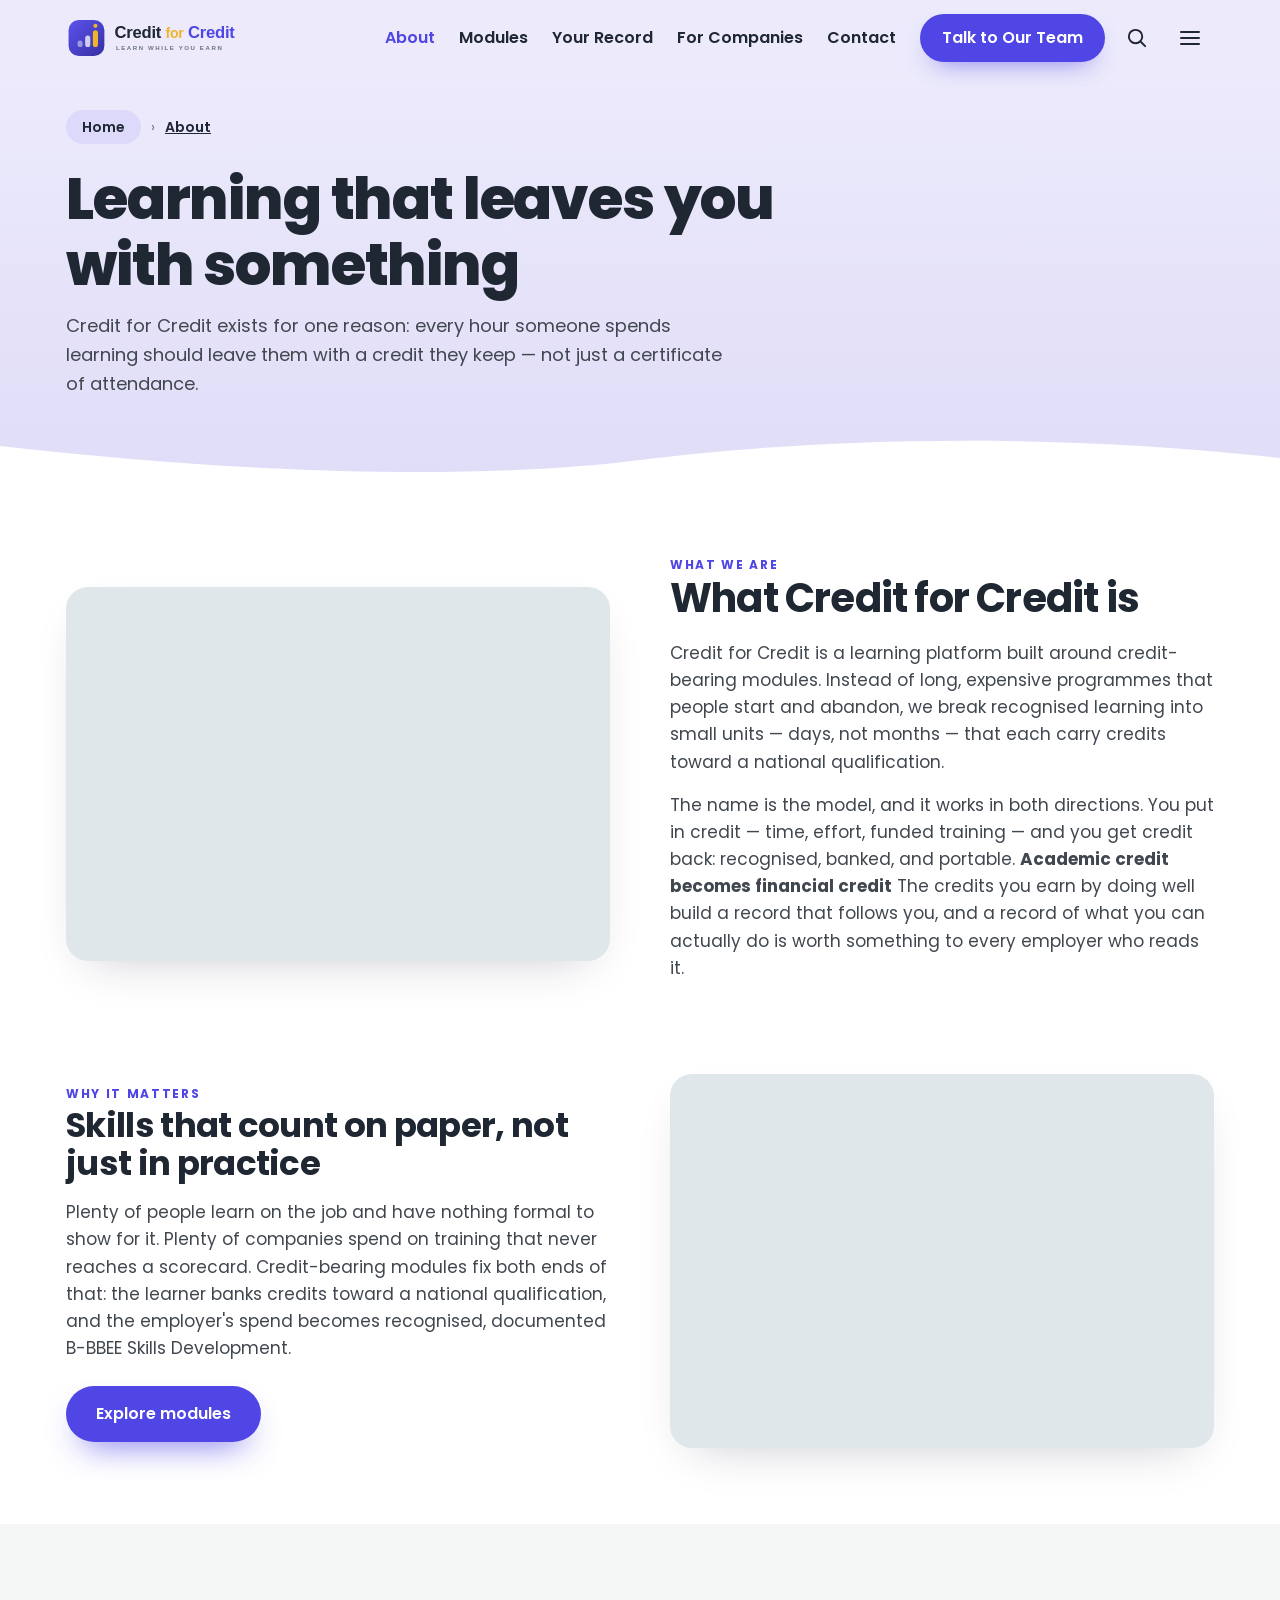
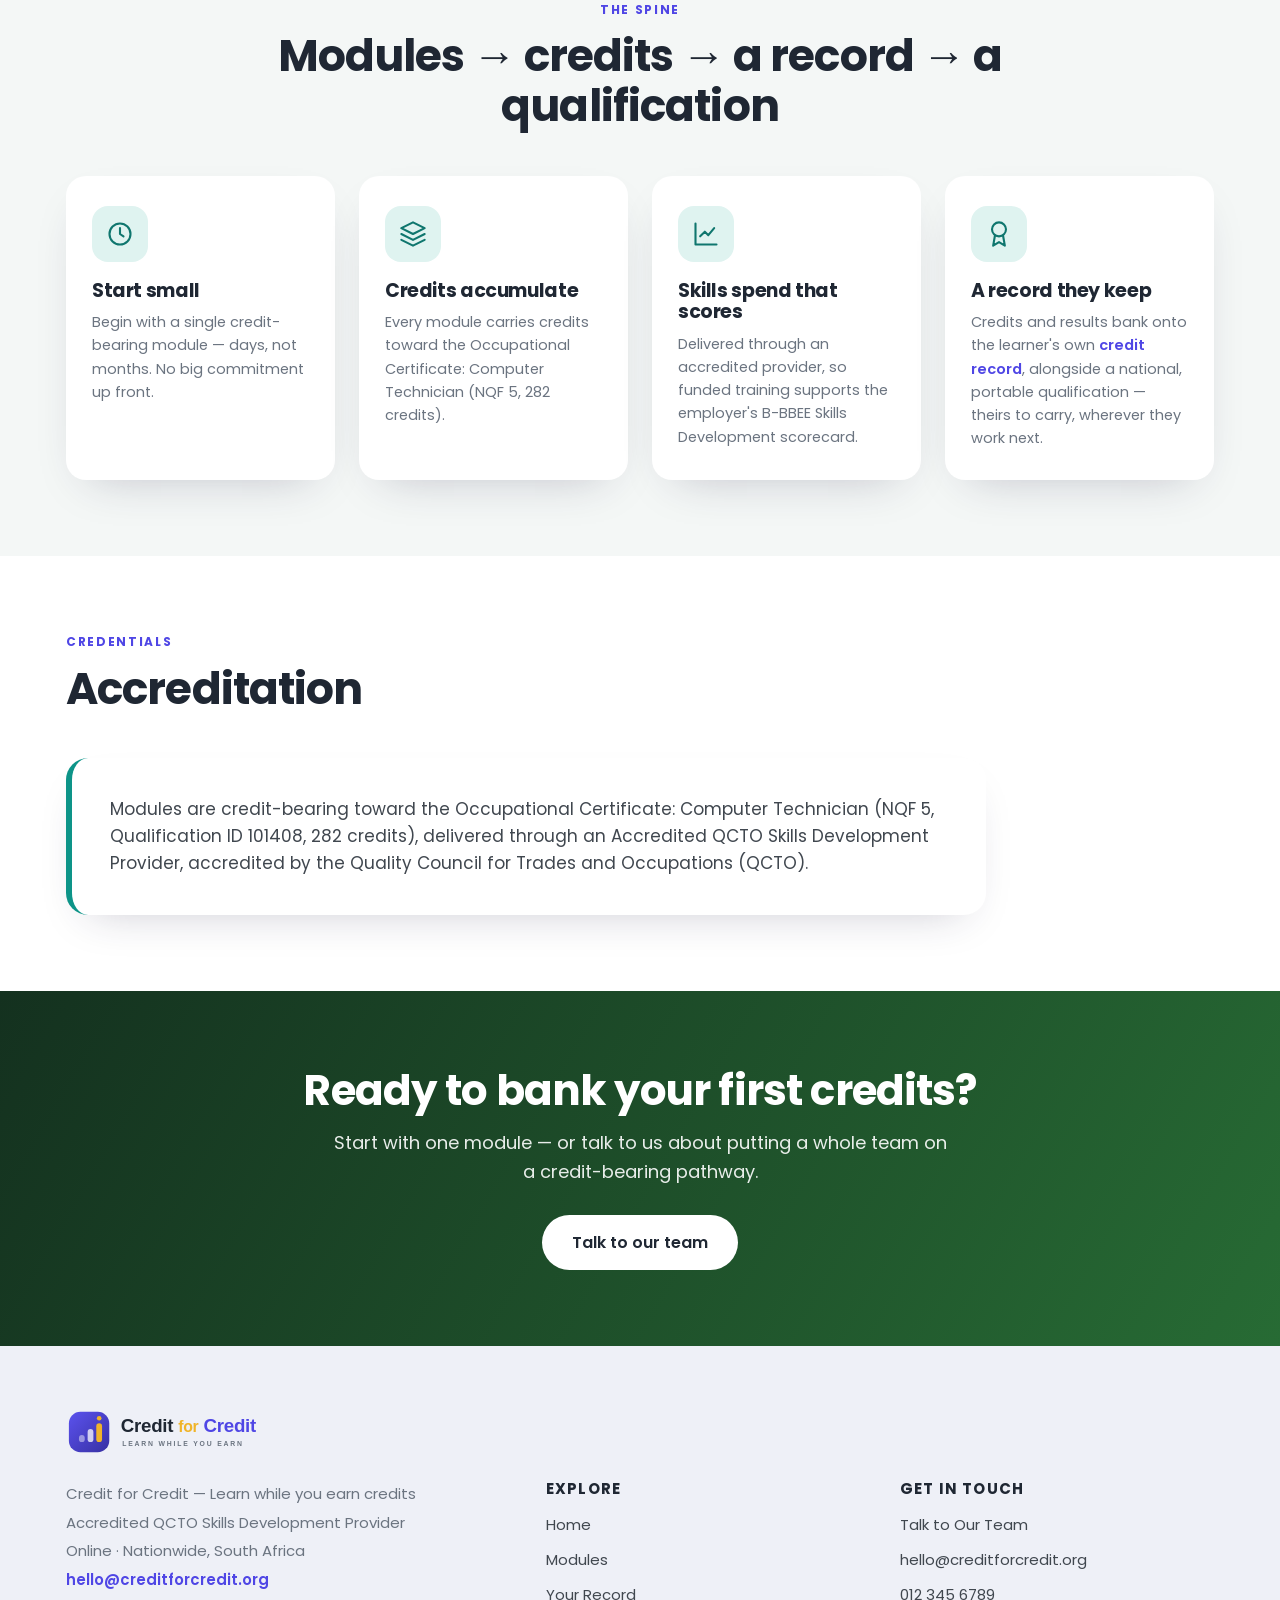
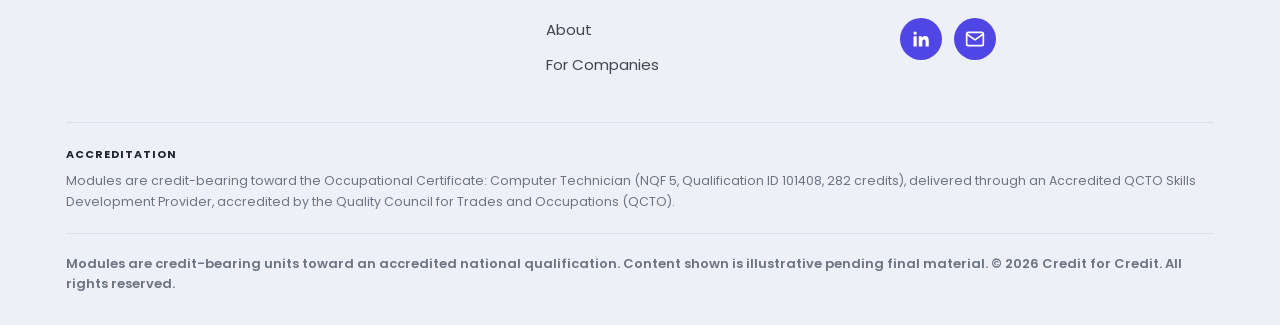
==== commit 12fef616: "Add the Learner Credit Record as the platform spine Names the sentence the product hangs off — "acad" ====
--- a/about.html
+++ b/about.html
@@ -34,7 +34,7 @@
         <span class="eyebrow">What we are</span>
         <h2>What <span data-b="academyName">Credit for Credit</span> is</h2>
         <p><span data-b="academyName">Credit for Credit</span> is a learning platform built around credit-bearing modules. Instead of long, expensive programmes that people start and abandon, we break recognised learning into small units — days, not months — that each carry credits toward a national qualification.</p>
-        <p>The name is the model. You put in credit — time, effort, funded training — and you get credit back: recognised, banked, and portable.</p>
+        <p>The name is the model, and it works in both directions. You put in credit — time, effort, funded training — and you get credit back: recognised, banked, and portable. <strong data-b="promise">Academic credit becomes financial credit.</strong> The credits you earn by doing well build a record that follows you, and a record of what you can actually do is worth something to every employer who reads it.</p>
       </div>
     </div>
 
@@ -52,12 +52,12 @@
 
 <section class="section-soft">
   <div class="wrap">
-    <div class="sec-head center reveal"><span class="eyebrow">The spine</span><h2>Modules → credits → B-BBEE → a qualification</h2></div>
+    <div class="sec-head center reveal"><span class="eyebrow">The spine</span><h2>Modules → credits → a record → a qualification</h2></div>
     <div class="pillars">
       <div class="pillar reveal"><div class="ico"><svg viewBox="0 0 24 24" fill="none" stroke="currentColor" stroke-width="1.8" stroke-linecap="round" stroke-linejoin="round"><circle cx="12" cy="12" r="9"/><path d="M12 7v5l3 2"/></svg></div><h3>Start small</h3><p>Begin with a single credit-bearing module — days, not months. No big commitment up front.</p></div>
       <div class="pillar reveal"><div class="ico"><svg viewBox="0 0 24 24" fill="none" stroke="currentColor" stroke-width="1.8" stroke-linecap="round" stroke-linejoin="round"><path d="M12 2 2 7l10 5 10-5-10-5Z"/><path d="M2 12l10 5 10-5M2 17l10 5 10-5"/></svg></div><h3>Credits accumulate</h3><p>Every module carries credits toward the <span data-b="qualification">Occupational Certificate: Computer Technician</span> (<span data-b="nqf">NQF 5</span>, <span data-b="credits">282</span> credits).</p></div>
       <div class="pillar reveal"><div class="ico"><svg viewBox="0 0 24 24" fill="none" stroke="currentColor" stroke-width="1.8" stroke-linecap="round" stroke-linejoin="round"><path d="M3 3v18h18"/><path d="m7 14 4-4 3 3 5-6"/></svg></div><h3>Skills spend that scores</h3><p>Delivered through an accredited provider, so funded training supports the employer's B-BBEE Skills Development scorecard.</p></div>
-      <div class="pillar reveal"><div class="ico"><svg viewBox="0 0 24 24" fill="none" stroke="currentColor" stroke-width="1.8" stroke-linecap="round" stroke-linejoin="round"><circle cx="12" cy="8" r="6"/><path d="M15.5 13.5 17 22l-5-3-5 3 1.5-8.5"/></svg></div><h3>A credential they keep</h3><p>Learners earn a national, portable qualification — theirs to carry, wherever they work next.</p></div>
+      <div class="pillar reveal"><div class="ico"><svg viewBox="0 0 24 24" fill="none" stroke="currentColor" stroke-width="1.8" stroke-linecap="round" stroke-linejoin="round"><circle cx="12" cy="8" r="6"/><path d="M15.5 13.5 17 22l-5-3-5 3 1.5-8.5"/></svg></div><h3>A record they keep</h3><p>Credits and results bank onto the learner's own <a href="record.html">credit record</a>, alongside a national, portable qualification — theirs to carry, wherever they work next.</p></div>
     </div>
   </div>
 </section>
--- a/styles.css
+++ b/styles.css
@@ -42,6 +42,9 @@
 img,svg{max-width:100%;display:block}
 h1,h2,h3,h4{font-weight:700;line-height:1.14;letter-spacing:-.02em;color:var(--ink)}
 a{color:inherit;text-decoration:none}
+/* Inline links inside body copy — base `a` inherits, so they need a token colour */
+.prose a,.pillar p a,.split p a{color:var(--indigo);font-weight:600}
+.prose a:hover,.pillar p a:hover,.split p a:hover{text-decoration:underline}
 .wrap{max-width:var(--max);margin:0 auto;padding:0 26px}
 .eyebrow{text-transform:uppercase;letter-spacing:.14em;font-size:12px;font-weight:700;color:var(--indigo)}
 
@@ -50,7 +53,7 @@
 nav.scrolled{box-shadow:0 6px 26px -18px rgba(35,32,70,.5)}
 .nav-inner{max-width:var(--max);margin:0 auto;padding:14px 26px;display:flex;align-items:center;gap:20px}
 .brand img{height:46px}
-.nav-links{display:flex;gap:30px;align-items:center;margin-left:auto}
+.nav-links{display:flex;gap:24px;align-items:center;margin-left:auto}
 .nav-links a{color:var(--ink);font-size:16px;font-weight:600;transition:color .2s}
 .nav-links a:hover,.nav-links a.active{color:var(--indigo)}
 .nav-icons{display:flex;align-items:center;gap:18px}
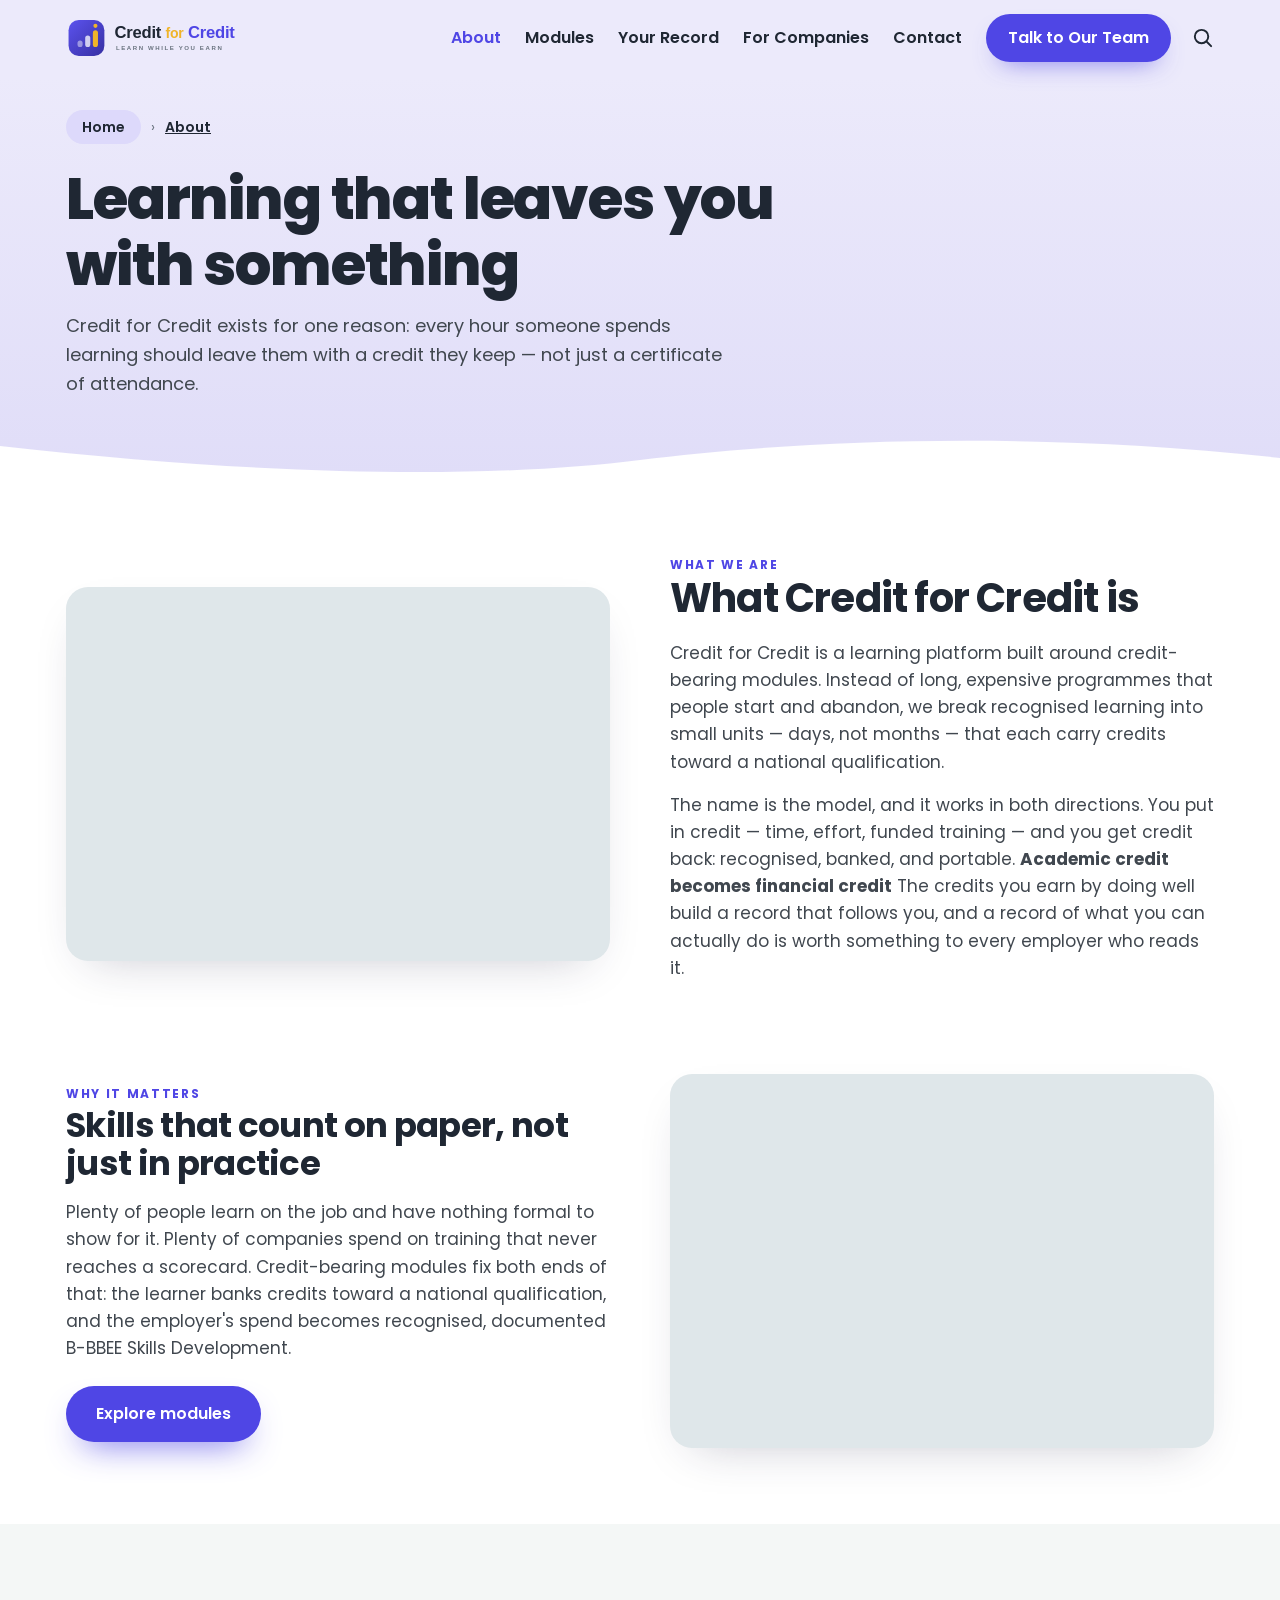
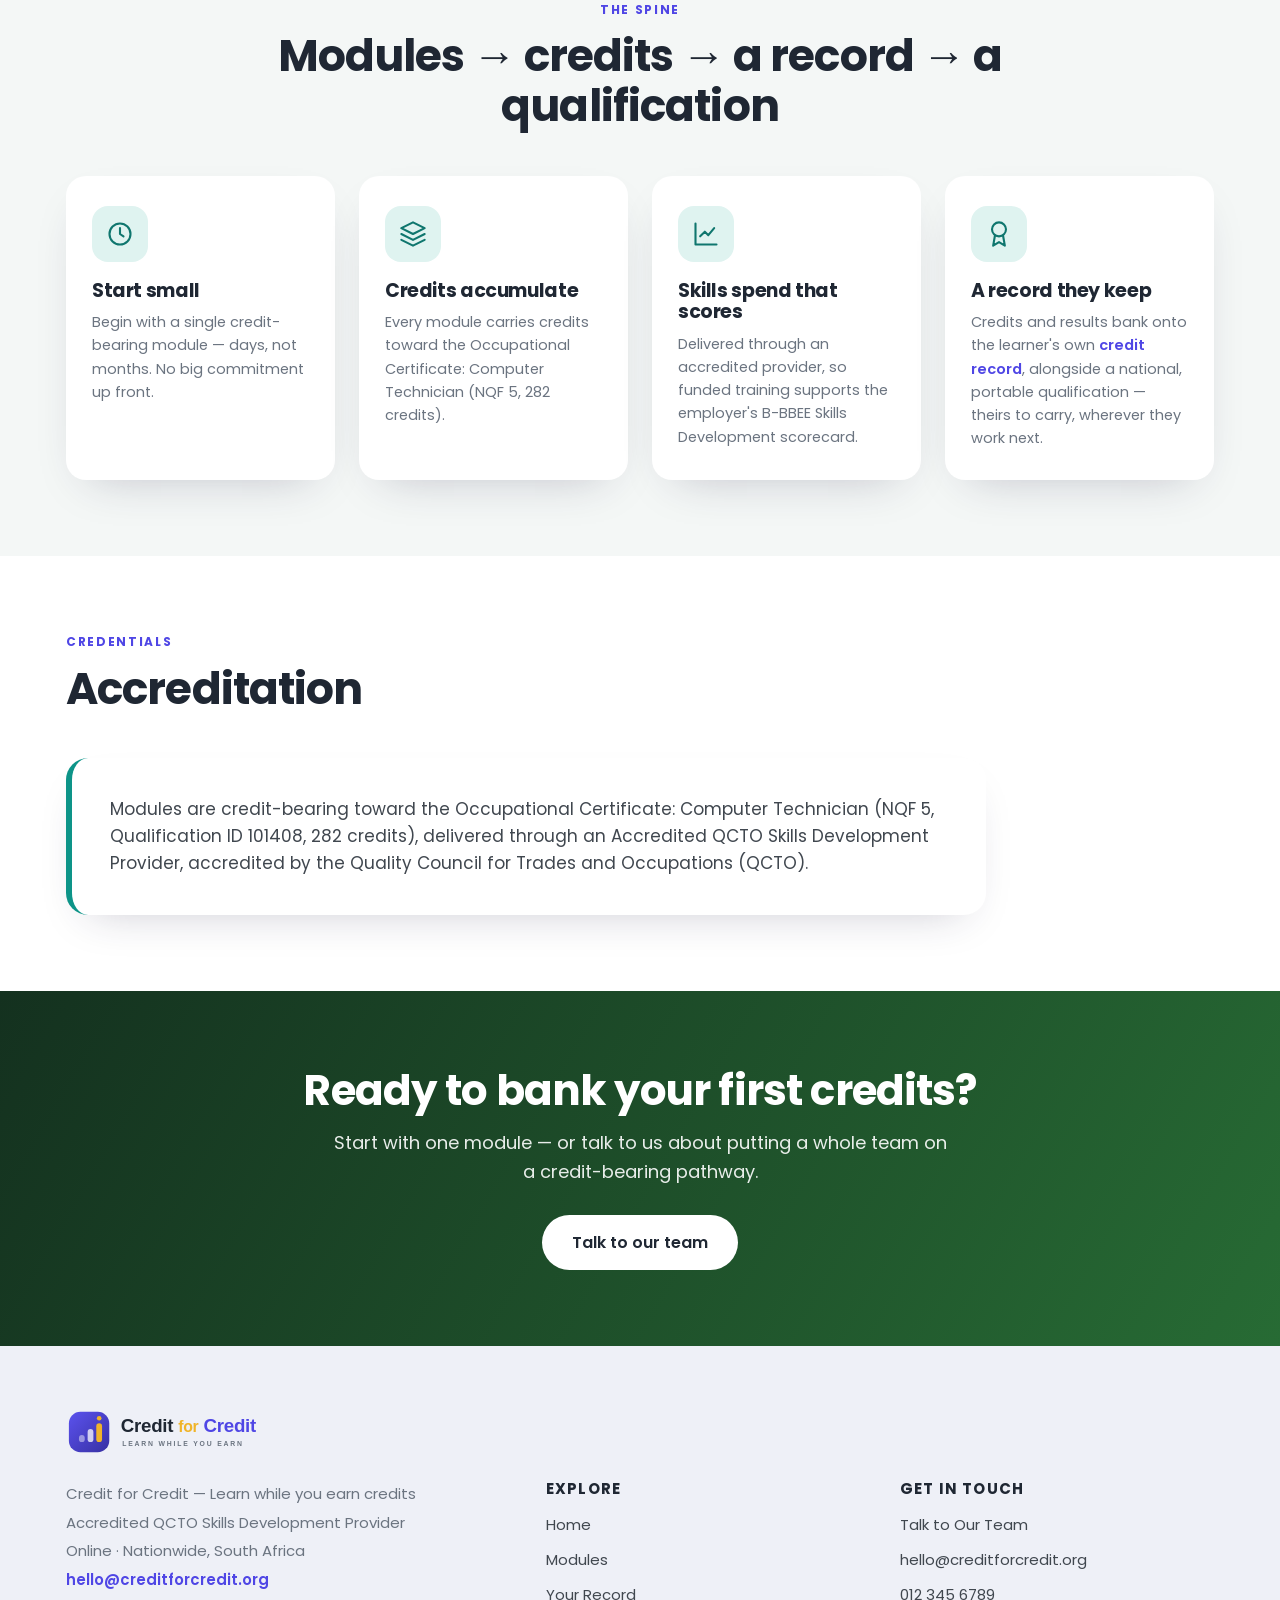
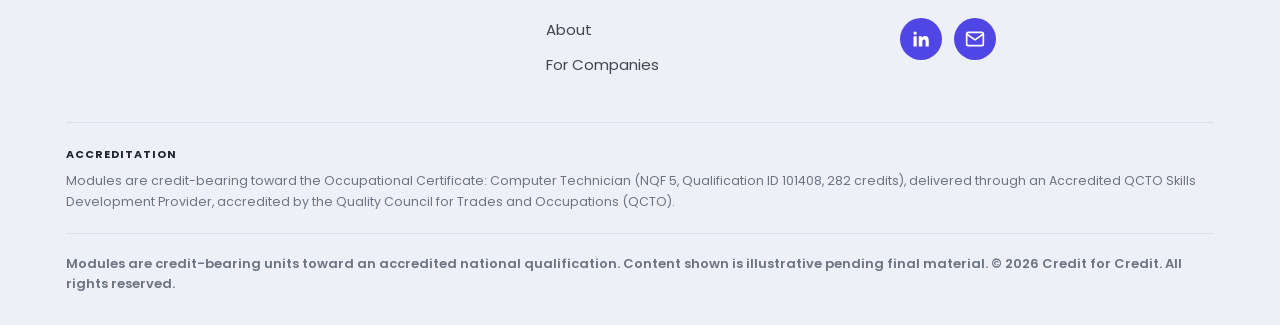
==== commit 50d4690b: "Fix hero above-the-fold, desktop burger menu, and responsiveness - .nav-toggle was visible on deskto" ====
--- a/about.html
+++ b/about.html
@@ -8,6 +8,7 @@
 <link rel="icon" href="favicon.svg" type="image/svg+xml">
 <link rel="preconnect" href="https://fonts.googleapis.com">
 <link rel="preconnect" href="https://fonts.gstatic.com" crossorigin>
+<link rel="preconnect" href="https://images.unsplash.com" crossorigin>
 <link href="https://fonts.googleapis.com/css2?family=Poppins:wght@400;500;600;700;800&display=swap" rel="stylesheet">
 <link rel="stylesheet" href="styles.css">
 <script src="brand.js"></script>
--- a/styles.css
+++ b/styles.css
@@ -62,7 +62,9 @@
 .nav-icons a:hover,.nav-icons button:hover{color:var(--indigo)}
 .nav-cta{display:inline-flex;align-items:center;gap:8px;background:var(--indigo);color:#fff!important;padding:11px 22px;border-radius:30px;font-weight:600;font-size:15px;box-shadow:0 12px 26px -14px rgba(79,70,229,.8);transition:background .2s,transform .2s}
 .nav-cta:hover{background:var(--indigo-deep);transform:translateY(-2px)}
-.nav-toggle{display:none;background:none;border:1.5px solid var(--ink);border-radius:30px;padding:8px 12px;color:var(--ink);cursor:pointer;line-height:0}
+/* Must out-specify `.nav-icons button` (0-1-1) or display:none never applies
+   and the burger shows on desktop. Keep the .nav-icons prefix on both rules. */
+.nav-icons .nav-toggle{display:none;background:none;border:1.5px solid var(--ink);border-radius:30px;padding:8px 12px;color:var(--ink);cursor:pointer;line-height:0}
 .nav-toggle svg{width:24px;height:24px}
 
 /* ---------- BUTTONS ---------- */
@@ -91,16 +93,19 @@
 .hero{position:relative;background:linear-gradient(180deg,var(--header) 0%,var(--header-2) 100%);overflow:hidden}
 .hero-photo{position:absolute;inset:0;background-size:cover;background-position:center;opacity:.9}
 .hero-photo::after{content:"";position:absolute;inset:0;background:linear-gradient(105deg,rgba(26,22,66,.88) 0%,rgba(26,22,66,.6) 45%,rgba(26,22,66,.18) 100%)}
-.hero-inner{position:relative;z-index:2;max-width:var(--max);margin:0 auto;padding:96px 26px 150px;color:#fff}
-.hero h1{color:#fff;font-size:clamp(38px,6vw,72px);font-weight:800;letter-spacing:-.03em;margin:0 0 16px;max-width:15ch}
-.hero .lead{color:rgba(255,255,255,.94);font-size:clamp(19px,2.4vw,27px);font-weight:400;max-width:30ch;margin-bottom:38px;line-height:1.32}
+/* Vertical rhythm is tuned so the headline, lead, search box AND buttons all
+   land above the fold on a ~768px-tall laptop. Padding scales with viewport
+   HEIGHT (vh), not width, because height is what pushes the CTAs off-screen. */
+.hero-inner{position:relative;z-index:2;max-width:var(--max);margin:0 auto;padding:clamp(40px,6vh,72px) 26px clamp(88px,11vh,124px);color:#fff}
+.hero h1{color:#fff;font-size:clamp(31px,4.2vw,56px);font-weight:800;letter-spacing:-.03em;line-height:1.06;margin:0 0 14px;max-width:19ch}
+.hero .lead{color:rgba(255,255,255,.94);font-size:clamp(16px,1.45vw,20px);font-weight:400;max-width:54ch;margin-bottom:24px;line-height:1.45}
 .hero-search{display:flex;background:#fff;border-radius:50px;padding:8px 8px 8px 26px;max-width:660px;box-shadow:var(--shadow-lg);align-items:center;gap:10px}
 .hero-search input{flex:1;border:0;outline:0;font-size:18px;font-family:var(--font);color:var(--ink);background:none;min-width:0}
 .hero-search input::placeholder{color:#9aa1a8}
 .hero-search .go{flex:0 0 auto;background:var(--gold);border:0;border-radius:50px;width:60px;height:56px;display:grid;place-items:center;cursor:pointer;color:var(--ink);transition:background .2s}
 .hero-search .go:hover{background:var(--gold-deep)}
 .hero-search .go svg{width:26px;height:26px}
-.hero-cta{margin-top:26px;display:flex;gap:14px;flex-wrap:wrap}
+.hero-cta{margin-top:20px;display:flex;gap:14px;flex-wrap:wrap}
 /* curved bottom edge, ITU-style */
 .hero-curve{position:absolute;left:0;right:0;bottom:-1px;z-index:2;line-height:0}
 .hero-curve svg{width:100%;height:70px}
@@ -298,13 +303,17 @@
 @media(prefers-reduced-motion:reduce){.reveal{opacity:1;transform:none;transition:none}.carousel-track{scroll-behavior:auto}}
 
 /* ---------- RESPONSIVE NAV ---------- */
-@media(max-width:900px){
+/* Five links + CTA + icons stop fitting the bar below ~1020px, so the menu
+   collapses at 1024 — not 900, where it used to overlap the logo. */
+@media(max-width:1024px){
   .nav-links{position:fixed;inset:72px 0 auto 0;background:var(--header);flex-direction:column;gap:0;padding:10px 26px 26px;margin:0;box-shadow:0 22px 40px -22px rgba(0,0,0,.3);transform:translateY(-140%);transition:transform .3s;align-items:stretch}
   .nav-links.open{transform:none}
   .nav-links a{padding:15px 0;border-bottom:1px solid rgba(0,0,0,.06);font-size:17px}
   .nav-cta{margin-top:12px;justify-content:center}
-  .nav-toggle{display:inline-flex;margin-left:auto}
-  .nav-icons{margin-left:0}
+  .nav-icons{margin-left:auto}
+  .nav-icons .nav-toggle{display:inline-flex}
+}
+@media(max-width:900px){
   .pillars{grid-template-columns:repeat(2,1fr)}
   .grid-cards{grid-template-columns:1fr!important}
 }
@@ -312,5 +321,19 @@
   .pillars{grid-template-columns:1fr}
   .info-grid{grid-template-columns:1fr}
   .foot-grid{grid-template-columns:1fr;gap:28px}
+  .hero-search{padding:6px 6px 6px 18px}
+  .hero-search input{font-size:16px}
   .hero-search .go{width:52px;height:50px}
-}
+  /* Stack the hero buttons full-width — side by side they wrap into a mess
+     and each becomes too small a tap target. */
+  .hero-cta{gap:10px}
+  .hero-cta .btn{flex:1 1 100%}
+  .btn{padding:14px 24px}
+}
+/* Short landscape screens (laptops at 1366x768, phones on their side) have no
+   vertical room to spare — pull the hero in further so the CTAs still show. */
+@media(max-height:760px) and (min-width:1025px){
+  .hero h1{font-size:clamp(30px,3.4vw,46px)}
+  .hero .lead{font-size:17px;margin-bottom:20px}
+  .hero-inner{padding-top:36px;padding-bottom:84px}
+}
